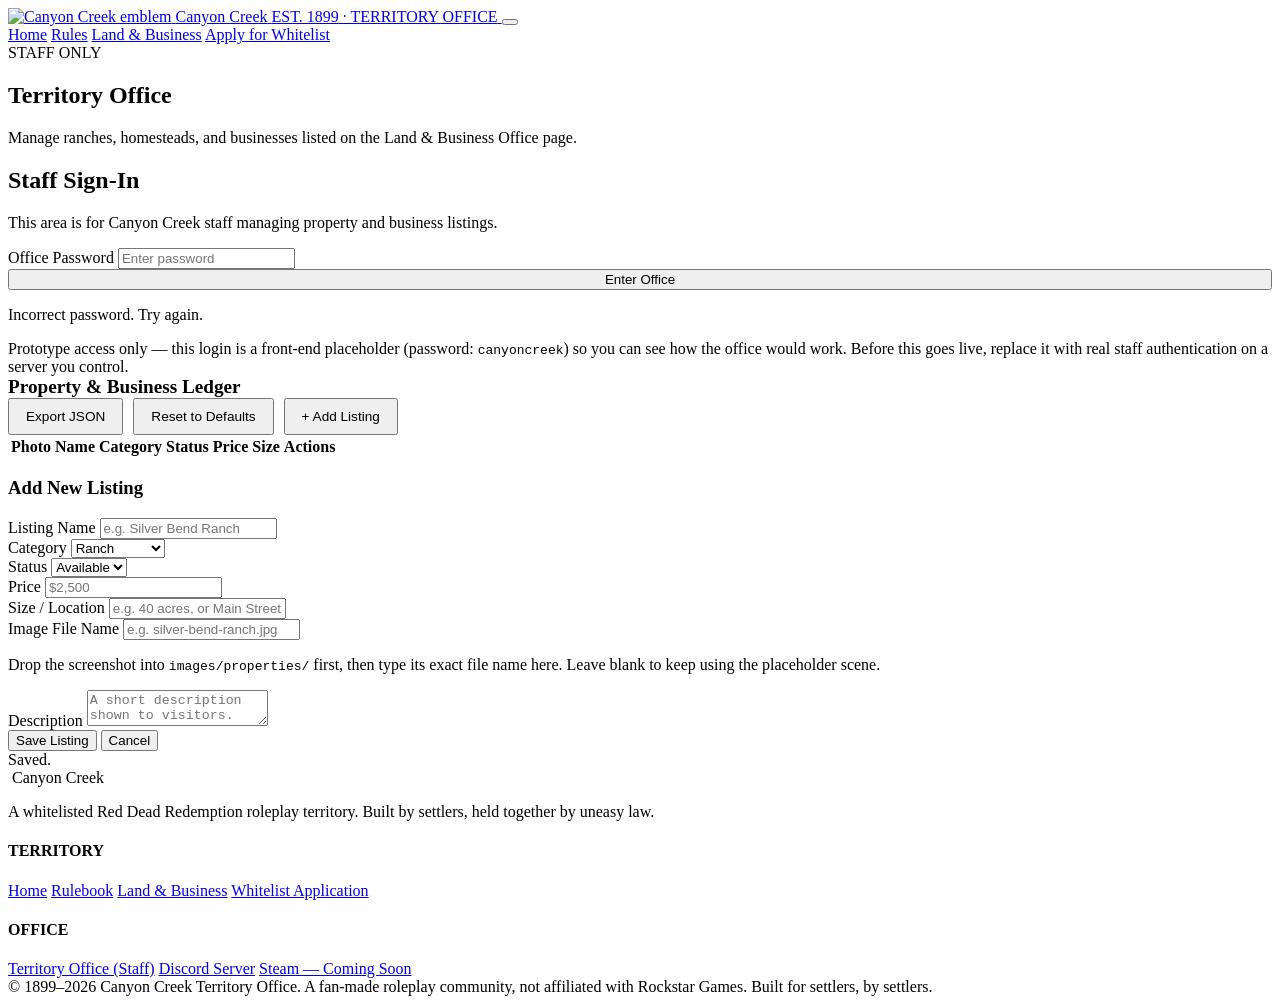
==== admin/index.html @ d3c06a64 "Update i made update that will not show .html" ====
<!DOCTYPE html>
<html lang="en">
<head>
<meta charset="UTF-8">
<meta name="viewport" content="width=device-width, initial-scale=1.0">
<title>Territory Office (Staff) — Canyon Creek</title>
<meta name="robots" content="noindex, nofollow">
<link rel="icon" href="assets/canyon-creek-logo.png">
<link rel="stylesheet" href="css/admin.css">
</head>
<body>
<div class="grain-veil"></div>

<header class="site-header">
  <div class="container nav-row">
    <a href="index.html" class="brand">
      <img src="assets/canyon-creek-logo.png" alt="Canyon Creek emblem">
      <span class="brand-text">
        <span class="big">Canyon Creek</span>
        <span class="small">EST. 1899 &middot; TERRITORY OFFICE</span>
      </span>
    </a>
    <button class="nav-burger" aria-label="Toggle navigation"><span></span><span></span><span></span></button>
    <nav class="nav-links">
      <a href="index.html" data-page="index.html">Home</a>
      <a href="rules.html" data-page="rules.html">Rules</a>
      <a href="properties.html" data-page="properties.html">Land &amp; Business</a>
      <a href="whitelist.html" data-page="whitelist.html" class="nav-cta">Apply for Whitelist</a>
    </nav>
  </div>
</header>

<section class="page-banner">
  <div class="container">
    <span class="kicker">STAFF ONLY</span>
    <h1>Territory Office</h1>
    <p>Manage ranches, homesteads, and businesses listed on the Land &amp; Business Office page.</p>
  </div>
</section>

<section class="section">
  <div class="container">

    <!-- ============ LOGIN GATE ============ -->
    <div id="adminGate" class="admin-gate">
      <h2>Staff Sign-In</h2>
      <p>This area is for Canyon Creek staff managing property and business listings.</p>
      <div class="field">
        <label for="gatePass">Office Password</label>
        <input type="password" id="gatePass" placeholder="Enter password">
      </div>
      <button class="btn btn-primary" id="gateSubmit" style="width:100%; justify-content:center;">Enter Office</button>
      <p class="gate-error" id="gateError">Incorrect password. Try again.</p>
    </div>

    <!-- ============ DASHBOARD (hidden until "logged in") ============ -->
    <div id="adminDash" class="hidden">
      <div class="admin-note">
        Prototype access only — this login is a front-end placeholder (password: <code>canyoncreek</code>) so you can see how the office would work. Before this goes live, replace it with real staff authentication on a server you control.
      </div>

      <div class="admin-toolbar">
        <div>
          <strong style="font-family:var(--font-display); font-size:1.2rem; color:var(--paper);">Property &amp; Business Ledger</strong>
        </div>
        <div style="display:flex; gap:10px; flex-wrap:wrap;">
          <button class="btn btn-ghost" id="exportBtn" style="font-size:.85rem; padding:9px 16px;">Export JSON</button>
          <button class="btn btn-ghost" id="resetBtn" style="font-size:.85rem; padding:9px 16px;">Reset to Defaults</button>
          <button class="btn btn-primary" id="addBtn" style="font-size:.85rem; padding:9px 16px;">+ Add Listing</button>
        </div>
      </div>

      <div class="admin-table-wrap">
        <table class="admin-table">
          <thead>
            <tr>
              <th>Photo</th>
              <th>Name</th>
              <th>Category</th>
              <th>Status</th>
              <th>Price</th>
              <th>Size</th>
              <th>Actions</th>
            </tr>
          </thead>
          <tbody id="adminTbody"></tbody>
        </table>
      </div>

      <!-- ============ ADD/EDIT FORM ============ -->
      <div class="admin-form-panel" id="formPanel">
        <h3 id="formTitle">Add New Listing</h3>
        <input type="hidden" id="editId">
        <div class="field">
          <label for="fName">Listing Name</label>
          <input type="text" id="fName" placeholder="e.g. Silver Bend Ranch">
        </div>
        <div class="field-row">
          <div class="field">
            <label for="fCategory">Category</label>
            <select id="fCategory">
              <option value="ranch">Ranch</option>
              <option value="farm">Farm</option>
              <option value="home">Homestead</option>
              <option value="business">Business</option>
              <option value="land">Land Parcel</option>
            </select>
          </div>
          <div class="field">
            <label for="fStatus">Status</label>
            <select id="fStatus">
              <option value="available">Available</option>
              <option value="leased">Leased</option>
              <option value="sold">Sold</option>
            </select>
          </div>
          <div class="field">
            <label for="fPrice">Price</label>
            <input type="text" id="fPrice" placeholder="$2,500">
          </div>
        </div>
        <div class="field">
          <label for="fSize">Size / Location</label>
          <input type="text" id="fSize" placeholder="e.g. 40 acres, or Main Street">
        </div>
        <div class="field">
          <label for="fImage">Image File Name</label>
          <input type="text" id="fImage" placeholder="e.g. silver-bend-ranch.jpg">
          <p class="field-hint">Drop the screenshot into <code>images/properties/</code> first, then type its exact file name here. Leave blank to keep using the placeholder scene.</p>
        </div>
        <div class="field">
          <label for="fDesc">Description</label>
          <textarea id="fDesc" placeholder="A short description shown to visitors."></textarea>
        </div>
        <div class="admin-form-actions">
          <button class="btn btn-primary" id="saveBtn" type="button">Save Listing</button>
          <button class="btn btn-ghost" id="cancelBtn" type="button">Cancel</button>
        </div>
      </div>
    </div>

  </div>
</section>

<div class="toast" id="toast">Saved.</div>

<footer class="site-footer">
  <div class="container footer-grid">
    <div>
      <div class="footer-brand">
        <img src="assets/canyon-creek-logo.png" alt="">
        <span>Canyon Creek</span>
      </div>
      <p>A whitelisted Red Dead Redemption roleplay territory. Built by settlers, held together by uneasy law.</p>
    </div>
    <div class="footer-col">
      <h4>TERRITORY</h4>
      <a href="index.html">Home</a>
      <a href="rules.html">Rulebook</a>
      <a href="properties.html">Land &amp; Business</a>
      <a href="whitelist.html">Whitelist Application</a>
    </div>
    <div class="footer-col">
      <h4>OFFICE</h4>
      <a href="admin.html">Territory Office (Staff)</a>
      <a href="#">Discord Server</a>
      <a href="#">Steam — Coming Soon</a>
    </div>
  </div>
  <div class="container footer-bottom">
    <span>© 1899–2026 Canyon Creek Territory Office. A fan-made roleplay community, not affiliated with Rockstar Games.</span>
    <span>Built for settlers, by settlers.</span>
  </div>
</footer>

<script src="data.js"></script>
<script src="script.js"></script>
<script>
(function(){
  const GATE_PASSWORD = 'canyoncreek'; // prototype only — replace with real auth

  const gate = document.getElementById('adminGate');
  const dash = document.getElementById('adminDash');
  const gateSubmit = document.getElementById('gateSubmit');
  const gatePass = document.getElementById('gatePass');
  const gateError = document.getElementById('gateError');

  gateSubmit.addEventListener('click', tryEnter);
  gatePass.addEventListener('keydown', (e) => { if(e.key === 'Enter') tryEnter(); });

  function tryEnter(){
    if(gatePass.value === GATE_PASSWORD){
      gate.classList.add('hidden');
      dash.classList.remove('hidden');
      renderTable();
    }else{
      gateError.classList.add('show');
    }
  }

  const tbody = document.getElementById('adminTbody');
  const formPanel = document.getElementById('formPanel');
  const formTitle = document.getElementById('formTitle');
  const toast = document.getElementById('toast');
  const typeLabel = CC_CATEGORY_LABEL;

  function showToast(msg){
    toast.textContent = msg;
    toast.classList.add('show');
    setTimeout(() => toast.classList.remove('show'), 2200);
  }

  function renderTable(){
    const list = ccGetProperties();
    tbody.innerHTML = '';
    list.forEach(p => {
      const tr = document.createElement('tr');
      const thumb = p.image
        ? `<img class="thumb" src="${CC_IMAGE_PATH}${encodeURIComponent(p.image)}" alt="" onerror="this.replaceWith(Object.assign(document.createElement('span'),{className:'thumb-empty',textContent:'missing'}))">`
        : `<span class="thumb-empty">none</span>`;
      tr.innerHTML = `
        <td>${thumb}</td>
        <td>${escapeHtml(p.name)}</td>
        <td>${typeLabel[p.category] || p.category}</td>
        <td><span class="badge ${p.status}">${p.status}</span></td>
        <td>${escapeHtml(p.price)}</td>
        <td>${escapeHtml(p.size)}</td>
        <td class="admin-actions">
          <button class="mini-btn" data-edit="${p.id}">Edit</button>
          <button class="mini-btn danger" data-del="${p.id}">Delete</button>
        </td>
      `;
      tbody.appendChild(tr);
    });

    tbody.querySelectorAll('[data-edit]').forEach(b => b.addEventListener('click', () => openForm(b.dataset.edit)));
    tbody.querySelectorAll('[data-del]').forEach(b => b.addEventListener('click', () => deleteListing(b.dataset.del)));
  }

  function escapeHtml(str){
    const d = document.createElement('div');
    d.textContent = str == null ? '' : str;
    return d.innerHTML;
  }

  document.getElementById('addBtn').addEventListener('click', () => openForm(null));
  document.getElementById('cancelBtn').addEventListener('click', closeForm);

  function openForm(id){
    formPanel.classList.add('open');
    document.getElementById('editId').value = id || '';
    if(id){
      const p = ccGetProperties().find(x => x.id === id);
      formTitle.textContent = 'Edit Listing';
      document.getElementById('fName').value = p.name;
      document.getElementById('fCategory').value = p.category;
      document.getElementById('fStatus').value = p.status;
      document.getElementById('fPrice').value = p.price;
      document.getElementById('fSize').value = p.size;
      document.getElementById('fDesc').value = p.desc;
      document.getElementById('fImage').value = p.image || '';
    }else{
      formTitle.textContent = 'Add New Listing';
      ['fName','fPrice','fSize','fDesc','fImage'].forEach(id => document.getElementById(id).value = '');
      document.getElementById('fCategory').value = 'ranch';
      document.getElementById('fStatus').value = 'available';
    }
    formPanel.scrollIntoView({behavior:'smooth', block:'center'});
  }

  function closeForm(){
    formPanel.classList.remove('open');
  }

  document.getElementById('saveBtn').addEventListener('click', () => {
    const name = document.getElementById('fName').value.trim();
    if(!name){ alert('Please enter a listing name.'); return; }

    const list = ccGetProperties();
    const id = document.getElementById('editId').value;
    const data = {
      name,
      category: document.getElementById('fCategory').value,
      status: document.getElementById('fStatus').value,
      price: document.getElementById('fPrice').value.trim() || '$0',
      size: document.getElementById('fSize').value.trim(),
      desc: document.getElementById('fDesc').value.trim(),
      image: document.getElementById('fImage').value.trim()
    };

    if(id){
      const idx = list.findIndex(x => x.id === id);
      if(idx > -1) list[idx] = { ...list[idx], ...data };
    }else{
      data.id = ccUid();
      list.push(data);
    }

    ccSaveProperties(list);
    renderTable();
    closeForm();
    showToast('Listing saved.');
  });

  function deleteListing(id){
    if(!confirm('Remove this listing from the Land & Business Office?')) return;
    const list = ccGetProperties().filter(x => x.id !== id);
    ccSaveProperties(list);
    renderTable();
    showToast('Listing removed.');
  }

  document.getElementById('resetBtn').addEventListener('click', () => {
    if(!confirm('Reset all listings back to the default set? This clears any edits.')) return;
    ccResetProperties();
    renderTable();
    showToast('Listings reset to defaults.');
  });

  document.getElementById('exportBtn').addEventListener('click', () => {
    const data = JSON.stringify(ccGetProperties(), null, 2);
    const blob = new Blob([data], { type: 'application/json' });
    const url = URL.createObjectURL(blob);
    const a = document.createElement('a');
    a.href = url;
    a.download = 'canyon-creek-listings.json';
    a.click();
    URL.revokeObjectURL(url);
  });
})();
</script>
</body>
</html>
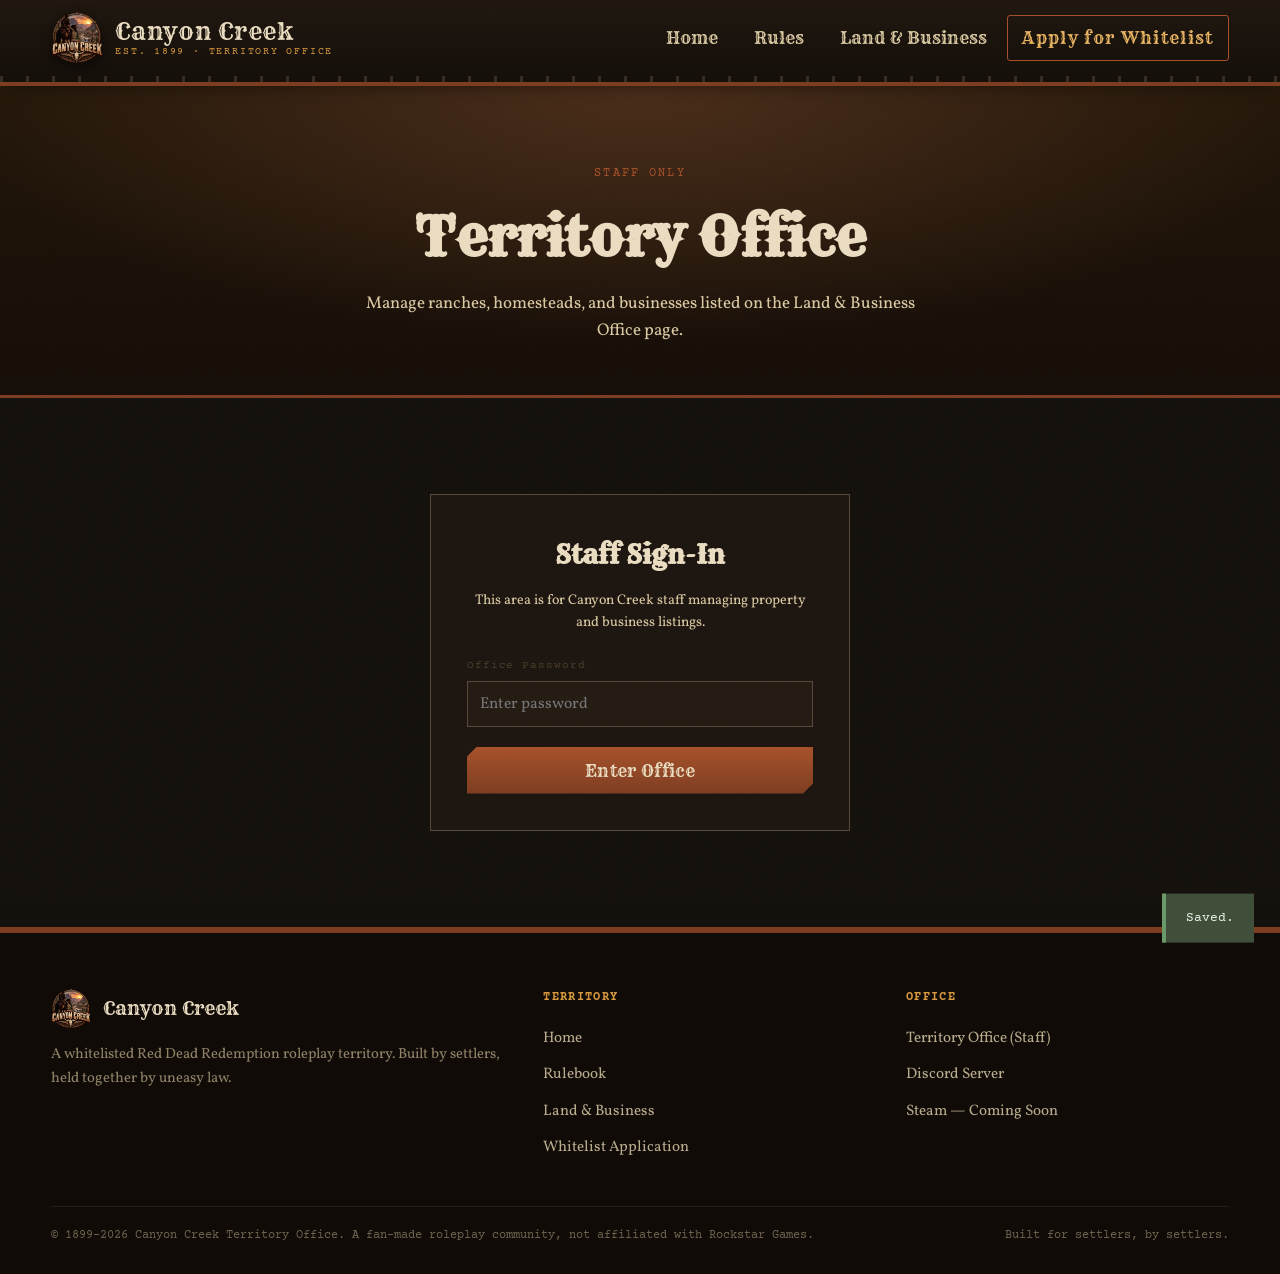
==== commit 3ceaed06: "Update fixed issues" ====
--- a/admin/index.html
+++ b/admin/index.html
@@ -5,16 +5,16 @@
 <meta name="viewport" content="width=device-width, initial-scale=1.0">
 <title>Territory Office (Staff) — Canyon Creek</title>
 <meta name="robots" content="noindex, nofollow">
-<link rel="icon" href="assets/canyon-creek-logo.png">
-<link rel="stylesheet" href="css/admin.css">
+<link rel="icon" href="/assets/canyon-creek-logo.png">
+<link rel="stylesheet" href="/css/admin.css">
 </head>
 <body>
 <div class="grain-veil"></div>
 
 <header class="site-header">
   <div class="container nav-row">
-    <a href="index.html" class="brand">
-      <img src="assets/canyon-creek-logo.png" alt="Canyon Creek emblem">
+    <a href="/" class="brand">
+      <img src="/assets/canyon-creek-logo.png" alt="Canyon Creek emblem">
       <span class="brand-text">
         <span class="big">Canyon Creek</span>
         <span class="small">EST. 1899 &middot; TERRITORY OFFICE</span>
@@ -22,10 +22,10 @@
     </a>
     <button class="nav-burger" aria-label="Toggle navigation"><span></span><span></span><span></span></button>
     <nav class="nav-links">
-      <a href="index.html" data-page="index.html">Home</a>
-      <a href="rules.html" data-page="rules.html">Rules</a>
-      <a href="properties.html" data-page="properties.html">Land &amp; Business</a>
-      <a href="whitelist.html" data-page="whitelist.html" class="nav-cta">Apply for Whitelist</a>
+      <a href="/" data-page="/">Home</a>
+      <a href="/rules/" data-page="/rules/">Rules</a>
+      <a href="/properties/" data-page="/properties/">Land &amp; Business</a>
+      <a href="/whitelist/" data-page="/whitelist/" class="nav-cta">Apply for Whitelist</a>
     </nav>
   </div>
 </header>
@@ -148,21 +148,21 @@
   <div class="container footer-grid">
     <div>
       <div class="footer-brand">
-        <img src="assets/canyon-creek-logo.png" alt="">
+        <img src="/assets/canyon-creek-logo.png" alt="">
         <span>Canyon Creek</span>
       </div>
       <p>A whitelisted Red Dead Redemption roleplay territory. Built by settlers, held together by uneasy law.</p>
     </div>
     <div class="footer-col">
       <h4>TERRITORY</h4>
-      <a href="index.html">Home</a>
-      <a href="rules.html">Rulebook</a>
-      <a href="properties.html">Land &amp; Business</a>
-      <a href="whitelist.html">Whitelist Application</a>
+      <a href="/">Home</a>
+      <a href="/rules/">Rulebook</a>
+      <a href="/properties/">Land &amp; Business</a>
+      <a href="/whitelist/">Whitelist Application</a>
     </div>
     <div class="footer-col">
       <h4>OFFICE</h4>
-      <a href="admin.html">Territory Office (Staff)</a>
+      <a href="/admin/">Territory Office (Staff)</a>
       <a href="#">Discord Server</a>
       <a href="#">Steam — Coming Soon</a>
     </div>
@@ -173,8 +173,8 @@
   </div>
 </footer>
 
-<script src="data.js"></script>
-<script src="script.js"></script>
+<script src="/data.js"></script>
+<script src="/script.js"></script>
 <script>
 (function(){
   const GATE_PASSWORD = 'canyoncreek'; // prototype only — replace with real auth
--- a/css/admin.css
+++ b/css/admin.css
@@ -0,0 +1,1109 @@
+/* ==========================================================================
+   CANYON CREEK — frontier ledger design system
+   ========================================================================== */
+
+@import url('https://fonts.googleapis.com/css2?family=Rye&family=Vollkorn:ital,wght@0,400;0,500;0,600;0,700;1,400&family=Courier+Prime:wght@400;700&display=swap');
+
+:root{
+  /* palette — pulled from the canyon-at-dusk emblem */
+  --void:        #14100c;   /* deep dusk backdrop */
+  --panel:       #1d1610;   /* dark wood panel */
+  --panel-2:     #241b13;   /* lighter wood panel */
+  --paper:       #e9dcc0;   /* aged parchment */
+  --paper-dim:   #d8c8a2;   /* shaded parchment */
+  --paper-line:  #b9a476;   /* rule lines on paper */
+  --ink:         #2a2016;   /* text on paper */
+  --ink-soft:    #4a3c2b;
+  --leather:     #3a2a1c;
+  --rust:        #a6512a;   /* copper / rivet / accent */
+  --rust-dim:    #7c3d21;
+  --gold:        #d99a3f;   /* sunset gold */
+  --gold-bright: #e9b563;
+  --pine:        #3f4f3a;   /* deep pine, used sparingly */
+  --iron:        #58493a;   /* rivet metal */
+  --shadow:      rgba(10,6,2,.55);
+  --paper-shadow: 0 14px 30px -12px rgba(10,6,2,.55);
+
+  --font-display: 'Rye', serif;
+  --font-body: 'Vollkorn', Georgia, serif;
+  --font-stamp: 'Courier Prime', monospace;
+
+  --radius: 3px;
+  --edge: 18px; /* torn/notched deed-panel corner size */
+}
+
+*, *::before, *::after{ box-sizing: border-box; }
+html{ scroll-behavior: smooth; }
+
+body{
+  margin: 0;
+  background: var(--void);
+  color: var(--paper);
+  font-family: var(--font-body);
+  font-size: 17px;
+  line-height: 1.6;
+  -webkit-font-smoothing: antialiased;
+}
+
+@media (prefers-reduced-motion: reduce){
+  *, *::before, *::after{ animation-duration: 0.001ms !important; animation-iteration-count: 1 !important; transition-duration: 0.001ms !important; scroll-behavior: auto !important; }
+}
+
+img{ max-width: 100%; display: block; }
+a{ color: inherit; text-decoration: none; }
+
+::selection{ background: var(--rust); color: var(--paper); }
+
+:focus-visible{
+  outline: 2px solid var(--gold-bright);
+  outline-offset: 3px;
+}
+
+.container{
+  width: min(1180px, 92%);
+  margin-inline: auto;
+}
+
+/* --------------------------------------------------------------------
+   background texture: canyon dusk, always sitting behind the page
+   -------------------------------------------------------------------- */
+.grain-veil{
+  position: fixed;
+  inset: 0;
+  pointer-events: none;
+  z-index: 2;
+  opacity: .05;
+  mix-blend-mode: overlay;
+  background-image: url("data:image/svg+xml,%3Csvg xmlns='http://www.w3.org/2000/svg' width='140' height='140'%3E%3Cfilter id='n'%3E%3CfeTurbulence type='fractalNoise' baseFrequency='0.9' numOctaves='2' stitchTiles='stitch'/%3E%3C/filter%3E%3Crect width='100%25' height='100%25' filter='url(%23n)'/%3E%3C/svg%3E");
+}
+
+/* ==========================================================================
+   HEADER / SIGNPOST NAV
+   ========================================================================== */
+.site-header{
+  position: sticky;
+  top: 0;
+  z-index: 50;
+  background: linear-gradient(180deg, #201810, #150f0a);
+  border-bottom: 4px solid var(--rust-dim);
+  box-shadow: 0 8px 20px -12px rgba(0,0,0,.7);
+}
+.site-header::after{
+  content:"";
+  display:block;
+  height: 6px;
+  background: repeating-linear-gradient(90deg, var(--iron) 0 3px, transparent 3px 26px);
+  opacity:.5;
+}
+.nav-row{
+  display:flex;
+  align-items:center;
+  justify-content: space-between;
+  padding: 12px 0;
+  gap: 20px;
+}
+.brand{
+  display:flex;
+  align-items:center;
+  gap: 12px;
+}
+.brand img{
+  width: 52px;
+  height: 52px;
+  object-fit: contain;
+  filter: drop-shadow(0 3px 6px rgba(0,0,0,.6));
+}
+.brand-text{
+  display:flex;
+  flex-direction: column;
+  line-height: 1;
+}
+.brand-text .big{
+  font-family: var(--font-display);
+  font-size: 1.5rem;
+  color: var(--paper);
+  letter-spacing: .03em;
+}
+.brand-text .small{
+  font-family: var(--font-stamp);
+  font-size: .62rem;
+  color: var(--gold);
+  letter-spacing: .18em;
+  margin-top: 4px;
+}
+.nav-links{
+  display:flex;
+  align-items:center;
+  gap: 4px;
+}
+.nav-links a{
+  font-family: var(--font-display);
+  font-size: 1.05rem;
+  color: var(--paper-dim);
+  padding: 8px 16px;
+  border-radius: var(--radius);
+  transition: color .2s ease, background .2s ease;
+  position: relative;
+}
+.nav-links a:hover{ color: var(--gold-bright); }
+.nav-links a.active{ color: var(--gold-bright); }
+.nav-links a.active::after{
+  content:"";
+  position:absolute;
+  left: 16px; right: 16px; bottom: 2px;
+  height: 2px;
+  background: var(--rust);
+}
+.nav-cta{
+  font-family: var(--font-stamp);
+  font-size: .72rem;
+  letter-spacing: .08em;
+  border: 1px solid var(--rust);
+  color: var(--gold-bright) !important;
+  padding: 9px 14px !important;
+}
+.nav-cta:hover{ background: var(--rust); color: var(--paper) !important; }
+
+.nav-burger{
+  display:none;
+  flex-direction: column;
+  gap: 5px;
+  background:none;
+  border:none;
+  cursor:pointer;
+  padding: 6px;
+}
+.nav-burger span{ width: 26px; height: 2px; background: var(--paper); display:block; }
+
+@media (max-width: 860px){
+  .nav-burger{ display:flex; }
+  .nav-links{
+    position: absolute;
+    top: 100%; left:0; right:0;
+    background: var(--panel);
+    flex-direction: column;
+    align-items: stretch;
+    padding: 8px 5%;
+    border-bottom: 4px solid var(--rust-dim);
+    display: none;
+  }
+  .nav-links.open{ display:flex; }
+  .nav-links a{ padding: 12px 8px; border-bottom: 1px solid rgba(255,255,255,.06); }
+  .nav-cta{ margin-top:8px; text-align:center; }
+}
+
+/* ==========================================================================
+   BUTTONS — branded leather tags, notched corners (no rounded SaaS pills)
+   ========================================================================== */
+.btn{
+  display:inline-flex;
+  align-items:center;
+  gap:8px;
+  font-family: var(--font-display);
+  font-size: 1.05rem;
+  letter-spacing: .02em;
+  padding: 13px 26px;
+  border: none;
+  cursor: pointer;
+  clip-path: polygon(10px 0, 100% 0, 100% calc(100% - 10px), calc(100% - 10px) 100%, 0 100%, 0 10px);
+  transition: transform .15s ease, box-shadow .15s ease, background .2s ease;
+}
+.btn-primary{
+  background: linear-gradient(180deg, var(--rust) 0%, var(--rust-dim) 100%);
+  color: var(--paper);
+  box-shadow: 0 6px 0 0 #4a2312, 0 10px 18px -8px rgba(0,0,0,.6);
+}
+.btn-primary:hover{ transform: translateY(-2px); }
+.btn-primary:active{ transform: translateY(1px); box-shadow: 0 3px 0 0 #4a2312; }
+
+.btn-ghost{
+  background: transparent;
+  color: var(--paper);
+  border: 1px solid var(--paper-line);
+}
+.btn-ghost:hover{ border-color: var(--gold-bright); color: var(--gold-bright); }
+
+.btn-disabled{
+  background: #33291c;
+  color: #8a7a5f;
+  cursor: not-allowed;
+  box-shadow: none;
+  border: 1px dashed #5a4c36;
+}
+.btn[disabled]{ pointer-events: none; }
+
+/* ==========================================================================
+   HERO
+   ========================================================================== */
+.hero{
+  position: relative;
+  min-height: 92vh;
+  display:flex;
+  align-items:center;
+  overflow: hidden;
+  background:
+    radial-gradient(120% 70% at 50% 8%, #6b3a22 0%, transparent 55%),
+    linear-gradient(180deg, #3a2418 0%, #211308 34%, #150d09 68%, #0d0906 100%);
+}
+.hero-sun{
+  position:absolute;
+  left:50%; top: 16%;
+  width: 220px; height: 220px;
+  transform: translateX(-50%);
+  border-radius: 50%;
+  background: radial-gradient(circle, #ffdf9b 0%, #f0a94c 42%, rgba(240,169,76,0) 72%);
+  filter: blur(1px);
+  opacity: .9;
+}
+.hero-ridges{
+  position:absolute;
+  left:0; right:0; bottom:0;
+  width:100%;
+  z-index: 1;
+}
+.hero-ridges svg{ width:100%; height:auto; display:block; }
+
+.hero-dust{ position:absolute; inset:0; z-index:2; pointer-events:none; }
+.hero-dust span{
+  position:absolute;
+  bottom: -10px;
+  width: 3px; height: 3px;
+  background: var(--gold-bright);
+  border-radius: 50%;
+  opacity: 0;
+  animation: drift 12s linear infinite;
+}
+@keyframes drift{
+  0%{ transform: translateY(0) translateX(0); opacity:0; }
+  10%{ opacity:.55; }
+  90%{ opacity:.35; }
+  100%{ transform: translateY(-95vh) translateX(30px); opacity:0; }
+}
+
+.hero-inner{
+  position: relative;
+  z-index: 3;
+  width: min(880px, 92%);
+  margin-inline: auto;
+  text-align: center;
+}
+.hero-emblem{
+  width: 168px;
+  margin: 0 auto 18px;
+  filter: drop-shadow(0 10px 22px rgba(0,0,0,.7));
+}
+.hero-inner h1{
+  font-family: var(--font-display);
+  font-size: clamp(2.6rem, 7vw, 5rem);
+  color: var(--paper);
+  margin: 0 0 6px;
+  text-shadow: 0 4px 0 rgba(0,0,0,.4);
+  letter-spacing: .01em;
+}
+.hero-tagline{
+  font-family: var(--font-body);
+  font-style: italic;
+  font-size: 1.15rem;
+  color: var(--paper-dim);
+  max-width: 46ch;
+  margin: 0 auto 30px;
+}
+.hero-actions{
+  display:flex;
+  gap: 16px;
+  justify-content: center;
+  flex-wrap: wrap;
+}
+
+/* ledger stat strip beneath hero */
+.ledger-strip{
+  background: var(--panel);
+  border-top: 3px solid var(--rust-dim);
+  border-bottom: 3px solid var(--rust-dim);
+}
+.ledger-strip .container{
+  display:grid;
+  grid-template-columns: repeat(4, 1fr);
+}
+.ledger-item{
+  text-align:center;
+  padding: 22px 10px;
+  border-left: 1px solid rgba(255,255,255,.08);
+}
+.ledger-item:first-child{ border-left:none; }
+.ledger-item .num{
+  font-family: var(--font-stamp);
+  font-weight:700;
+  font-size: 1.5rem;
+  color: var(--gold-bright);
+  display:block;
+}
+.ledger-item .label{
+  font-family: var(--font-stamp);
+  font-size: .68rem;
+  letter-spacing: .1em;
+  color: var(--paper-dim);
+}
+@media (max-width: 700px){
+  .ledger-strip .container{ grid-template-columns: repeat(2,1fr); }
+  .ledger-item:nth-child(3){ border-left:none; }
+}
+
+/* ==========================================================================
+   SECTION SCAFFOLDING
+   ========================================================================== */
+section{ position: relative; }
+.section{ padding: 96px 0; }
+.section-tight{ padding: 64px 0; }
+.section-head{
+  max-width: 62ch;
+  margin-bottom: 46px;
+}
+.section-head .kicker{
+  font-family: var(--font-stamp);
+  font-size: .74rem;
+  letter-spacing: .16em;
+  color: var(--rust);
+  display:inline-block;
+  margin-bottom: 10px;
+}
+.section-head h2{
+  font-family: var(--font-display);
+  font-size: clamp(1.9rem, 3.6vw, 2.6rem);
+  color: var(--paper);
+  margin: 0 0 12px;
+}
+.section-head p{ color: var(--paper-dim); margin:0; }
+
+.on-paper{
+  background: var(--paper);
+  color: var(--ink);
+}
+.on-paper .section-head h2{ color: var(--ink); }
+.on-paper .section-head p{ color: var(--ink-soft); }
+
+/* ==========================================================================
+   DEED PANELS — route cards with notched paper edges + corner rivets
+   ========================================================================== */
+.deed-grid{
+  display:grid;
+  grid-template-columns: repeat(3, 1fr);
+  gap: 26px;
+}
+@media (max-width: 900px){ .deed-grid{ grid-template-columns: 1fr; } }
+
+.deed{
+  position: relative;
+  background: linear-gradient(180deg, #f2e6c8, #e3d3a8);
+  color: var(--ink);
+  padding: 32px 28px 30px;
+  clip-path: polygon(0 0, calc(100% - var(--edge)) 0, 100% var(--edge), 100% 100%, var(--edge) 100%, 0 calc(100% - var(--edge)));
+  box-shadow: var(--paper-shadow);
+  transition: transform .2s ease;
+}
+.deed:hover{ transform: translateY(-6px); }
+.deed .rivet{
+  position:absolute;
+  width:9px; height:9px;
+  border-radius:50%;
+  background: radial-gradient(circle at 35% 30%, #cfc4a4, var(--iron) 70%);
+  box-shadow: 0 1px 2px rgba(0,0,0,.5);
+}
+.deed .rivet.tl{ top:12px; left:12px; }
+.deed .rivet.bl{ bottom:12px; left:12px; }
+.deed .icon{
+  font-family: var(--font-display);
+  font-size: 2rem;
+  color: var(--rust-dim);
+  margin-bottom: 10px;
+}
+.deed h3{
+  font-family: var(--font-display);
+  font-size: 1.5rem;
+  margin: 0 0 10px;
+  color: var(--leather);
+}
+.deed p{ margin: 0 0 20px; color: var(--ink-soft); font-size: .97rem; }
+.deed .deed-link{
+  font-family: var(--font-stamp);
+  font-size: .78rem;
+  letter-spacing: .07em;
+  color: var(--rust-dim);
+  border-bottom: 1px solid var(--rust-dim);
+  padding-bottom: 2px;
+}
+
+/* ==========================================================================
+   ABOUT SPLIT
+   ========================================================================== */
+.about-split{
+  display:grid;
+  grid-template-columns: 1.05fr .95fr;
+  gap: 64px;
+  align-items:center;
+}
+@media (max-width: 880px){ .about-split{ grid-template-columns: 1fr; } }
+.about-split h2{
+  font-family: var(--font-display);
+  font-size: clamp(1.9rem, 3.4vw, 2.5rem);
+  margin: 0 0 18px;
+}
+.about-split p{ color: var(--paper-dim); margin: 0 0 16px; }
+.about-split .signoff{
+  font-family: var(--font-body);
+  font-style: italic;
+  color: var(--gold-bright);
+  margin-top: 22px;
+}
+.frame-block{
+  border: 2px solid var(--rust-dim);
+  padding: 30px;
+  background: linear-gradient(160deg, #241a10, #1a130c);
+  position: relative;
+}
+.frame-block::before, .frame-block::after{
+  content:"";
+  position:absolute;
+  width:14px; height:14px;
+  border: 2px solid var(--gold);
+}
+.frame-block::before{ top:-2px; left:-2px; border-right:none; border-bottom:none; }
+.frame-block::after{ bottom:-2px; right:-2px; border-left:none; border-top:none; }
+.frame-block .stat-line{
+  display:flex;
+  justify-content: space-between;
+  padding: 12px 0;
+  border-bottom: 1px dashed rgba(255,255,255,.15);
+  font-family: var(--font-stamp);
+  font-size: .84rem;
+}
+.frame-block .stat-line:last-child{ border-bottom:none; }
+.frame-block .stat-line span:last-child{ color: var(--gold-bright); }
+
+/* ==========================================================================
+   DOSSIER / COMING SOON — locked character-sheet ledger
+   ========================================================================== */
+.dossier{
+  position: relative;
+  background: linear-gradient(180deg, #251c13, #171008);
+  border: 1px solid var(--iron);
+  padding: 40px;
+  overflow: hidden;
+}
+.dossier-stamp{
+  position:absolute;
+  top: 26px; right: 34px;
+  border: 3px solid var(--rust);
+  color: var(--rust);
+  font-family: var(--font-stamp);
+  font-weight:700;
+  font-size: .8rem;
+  letter-spacing: .12em;
+  padding: 8px 14px;
+  transform: rotate(9deg);
+  opacity: .85;
+}
+.dossier-grid{
+  display:grid;
+  grid-template-columns: repeat(4, 1fr);
+  gap: 18px;
+  margin-top: 24px;
+}
+@media (max-width: 880px){ .dossier-grid{ grid-template-columns: repeat(2,1fr); } }
+.dossier-field{
+  border: 1px solid rgba(255,255,255,.12);
+  padding: 18px 16px;
+  background: rgba(0,0,0,.18);
+}
+.dossier-field .flabel{
+  font-family: var(--font-stamp);
+  font-size: .66rem;
+  letter-spacing: .12em;
+  color: var(--gold);
+  margin-bottom: 8px;
+  display:block;
+}
+.dossier-field .fval{
+  font-family: var(--font-display);
+  font-size: 1.15rem;
+  color: var(--paper-dim);
+  filter: blur(3px);
+  user-select:none;
+}
+.dossier-note{
+  margin-top: 24px;
+  font-size: .92rem;
+  color: var(--paper-dim);
+  max-width: 60ch;
+}
+
+/* ==========================================================================
+   FOOTER
+   ========================================================================== */
+.site-footer{
+  background: #100b07;
+  border-top: 6px solid var(--rust-dim);
+  padding: 56px 0 28px;
+}
+.footer-grid{
+  display:grid;
+  grid-template-columns: 1.4fr 1fr 1fr;
+  gap: 40px;
+}
+@media (max-width: 760px){ .footer-grid{ grid-template-columns: 1fr; gap: 30px; } }
+.footer-brand{ display:flex; gap:12px; align-items:center; margin-bottom: 14px; }
+.footer-brand img{ width:40px; }
+.footer-brand span{ font-family: var(--font-display); font-size: 1.2rem; }
+.footer-grid p{ color: #8f8267; font-size: .92rem; }
+.footer-col h4{
+  font-family: var(--font-stamp);
+  font-size: .72rem;
+  letter-spacing: .12em;
+  color: var(--gold);
+  margin: 0 0 14px;
+}
+.footer-col a{
+  display:block;
+  color: #b9ac8e;
+  padding: 6px 0;
+  font-size: .95rem;
+  transition: color .15s;
+}
+.footer-col a:hover{ color: var(--gold-bright); }
+.footer-social{ display:flex; gap:12px; margin-top: 6px; }
+.footer-social a{
+  width:36px; height:36px;
+  display:flex; align-items:center; justify-content:center;
+  border: 1px solid var(--iron);
+  color: var(--paper-dim);
+}
+.footer-social a:hover{ border-color: var(--gold); color: var(--gold-bright); }
+.footer-bottom{
+  margin-top: 40px;
+  padding-top: 20px;
+  border-top: 1px solid rgba(255,255,255,.08);
+  display:flex;
+  justify-content: space-between;
+  flex-wrap: wrap;
+  gap: 10px;
+  font-family: var(--font-stamp);
+  font-size: .74rem;
+  color: #6f6450;
+}
+
+/* ==========================================================================
+   PAGE HEADER (interior pages)
+   ========================================================================== */
+.page-banner{
+  padding: 72px 0 50px;
+  text-align:center;
+  background:
+    radial-gradient(90% 140% at 50% 0%, #4a2d1a 0%, transparent 60%),
+    linear-gradient(180deg, #221609, #150d07);
+  border-bottom: 3px solid var(--rust-dim);
+}
+.page-banner .kicker{
+  font-family: var(--font-stamp);
+  font-size: .75rem;
+  letter-spacing: .18em;
+  color: var(--rust);
+}
+.page-banner h1{
+  font-family: var(--font-display);
+  font-size: clamp(2.2rem, 5vw, 3.4rem);
+  margin: 8px 0 10px;
+}
+.page-banner p{ color: var(--paper-dim); max-width: 56ch; margin: 0 auto; }
+
+/* ==========================================================================
+   RULES PAGE
+   ========================================================================== */
+.rules-layout{
+  display:grid;
+  grid-template-columns: 260px 1fr;
+  gap: 50px;
+  align-items:start;
+}
+@media (max-width: 880px){ .rules-layout{ grid-template-columns: 1fr; } }
+
+.rules-toc{
+  position: sticky;
+  top: 96px;
+  background: var(--panel);
+  border: 1px solid var(--iron);
+  padding: 22px;
+}
+.rules-toc h4{
+  font-family: var(--font-stamp);
+  font-size: .68rem;
+  letter-spacing: .12em;
+  color: var(--gold);
+  margin: 0 0 14px;
+}
+.rules-toc a{
+  display:block;
+  padding: 8px 0;
+  font-size: .92rem;
+  color: var(--paper-dim);
+  border-bottom: 1px dashed rgba(255,255,255,.1);
+}
+.rules-toc a:hover{ color: var(--gold-bright); }
+.rules-toc a:last-child{ border-bottom:none; }
+
+.rule-article{
+  background: var(--paper);
+  color: var(--ink);
+  padding: 34px 36px;
+  margin-bottom: 26px;
+  box-shadow: var(--paper-shadow);
+  scroll-margin-top: 100px;
+}
+.rule-article .art-num{
+  font-family: var(--font-stamp);
+  font-size: .75rem;
+  letter-spacing: .12em;
+  color: var(--rust-dim);
+}
+.rule-article h3{
+  font-family: var(--font-display);
+  font-size: 1.55rem;
+  margin: 6px 0 16px;
+  color: var(--leather);
+}
+.rule-article ol, .rule-article ul{
+  margin: 0;
+  padding-left: 22px;
+}
+.rule-article li{
+  margin-bottom: 10px;
+  color: var(--ink-soft);
+}
+.rule-article li strong{ color: var(--ink); }
+
+.rules-notice{
+  border-left: 4px solid var(--rust);
+  background: rgba(166,81,42,.08);
+  padding: 14px 18px;
+  margin-top: 40px;
+  font-size: .92rem;
+  color: var(--paper-dim);
+}
+
+/* ==========================================================================
+   WHITELIST PAGE
+   ========================================================================== */
+.steps-rail{
+  display:grid;
+  grid-template-columns: repeat(5, 1fr);
+  gap: 18px;
+  counter-reset: step;
+}
+@media (max-width: 900px){ .steps-rail{ grid-template-columns: repeat(2,1fr); } }
+@media (max-width: 560px){ .steps-rail{ grid-template-columns: 1fr; } }
+.step{
+  border: 1px solid var(--iron);
+  background: var(--panel);
+  padding: 22px 18px;
+  position: relative;
+}
+.step .step-num{
+  font-family: var(--font-display);
+  font-size: 1.8rem;
+  color: var(--rust);
+  display:block;
+  margin-bottom: 8px;
+}
+.step h4{ margin: 0 0 8px; font-family: var(--font-display); font-size: 1.05rem; color: var(--paper); }
+.step p{ margin:0; font-size: .86rem; color: var(--paper-dim); }
+.step.locked{ opacity:.6; border-style: dashed; }
+.step .tag{
+  display:inline-block;
+  margin-top:10px;
+  font-family: var(--font-stamp);
+  font-size: .62rem;
+  letter-spacing:.1em;
+  color: var(--gold);
+  border: 1px solid var(--gold);
+  padding: 3px 8px;
+}
+
+.apply-wrap{
+  display:grid;
+  grid-template-columns: 1fr 1fr;
+  gap: 50px;
+  align-items:start;
+}
+@media (max-width: 900px){ .apply-wrap{ grid-template-columns: 1fr; } }
+
+.paper-form{
+  background: var(--paper);
+  color: var(--ink);
+  padding: 36px;
+  box-shadow: var(--paper-shadow);
+}
+.paper-form h3{ font-family: var(--font-display); font-size: 1.5rem; margin: 0 0 6px; color: var(--leather); }
+.paper-form > p{ color: var(--ink-soft); margin: 0 0 24px; font-size: .93rem; }
+
+.field{ margin-bottom: 20px; }
+.field label{
+  display:block;
+  font-family: var(--font-stamp);
+  font-size: .7rem;
+  letter-spacing: .08em;
+  color: var(--ink-soft);
+  margin-bottom: 6px;
+}
+.field input, .field select, .field textarea{
+  width:100%;
+  padding: 11px 12px;
+  font-family: var(--font-body);
+  font-size: .98rem;
+  background: #fdf9ef;
+  border: 1px solid var(--paper-line);
+  color: var(--ink);
+}
+.field textarea{ min-height: 110px; resize: vertical; }
+.field-hint{
+  margin: 6px 0 0;
+  font-family: var(--font-stamp);
+  font-size: .7rem;
+  color: var(--ink-soft);
+  letter-spacing: .02em;
+}
+.admin-form-panel .field-hint{ color: var(--paper-dim); }
+.admin-form-panel .field-hint code{ color: var(--gold-bright); }
+.field input:focus, .field textarea:focus, .field select:focus{ border-color: var(--rust); }
+.field-row{ display:grid; grid-template-columns: 1fr 1fr; gap: 16px; }
+@media (max-width: 520px){ .field-row{ grid-template-columns: 1fr; } }
+
+.check-field{ display:flex; align-items:flex-start; gap:10px; }
+.check-field input{ width:auto; margin-top:4px; }
+.check-field label{ font-family: var(--font-body); font-size: .88rem; color: var(--ink-soft); text-transform:none; letter-spacing:0; }
+
+.form-msg{
+  display:none;
+  margin-top: 18px;
+  padding: 16px 18px;
+  border: 2px solid var(--pine);
+  color: var(--pine);
+  font-family: var(--font-stamp);
+  font-size: .85rem;
+}
+.form-msg.show{ display:block; }
+
+.steam-box{
+  border: 1px dashed var(--iron);
+  padding: 22px;
+  margin-top: 24px;
+  display:flex;
+  align-items:center;
+  gap: 16px;
+}
+.steam-box svg{ flex-shrink:0; color: var(--paper-dim); }
+.steam-box .t{ font-family: var(--font-display); font-size: 1rem; color: var(--paper); margin-bottom:3px; }
+.steam-box .d{ font-size: .84rem; color: var(--paper-dim); margin:0; }
+
+/* ==========================================================================
+   PROPERTIES / REAL-ESTATE PAGE
+   ========================================================================== */
+.filter-bar{
+  display:flex;
+  flex-wrap:wrap;
+  gap: 10px;
+  margin-bottom: 34px;
+}
+.filter-btn{
+  font-family: var(--font-stamp);
+  font-size: .72rem;
+  letter-spacing: .08em;
+  padding: 10px 16px;
+  background: var(--panel);
+  border: 1px solid var(--iron);
+  color: var(--paper-dim);
+  cursor:pointer;
+}
+.filter-btn:hover{ color: var(--gold-bright); }
+.filter-btn.active{ background: var(--rust); border-color: var(--rust); color: var(--paper); }
+
+.property-grid{
+  display:grid;
+  grid-template-columns: repeat(3, 1fr);
+  gap: 26px;
+}
+@media (max-width: 980px){ .property-grid{ grid-template-columns: repeat(2,1fr); } }
+@media (max-width: 640px){ .property-grid{ grid-template-columns: 1fr; } }
+
+.property-card{
+  background: var(--panel);
+  border: 1px solid var(--iron);
+  overflow:hidden;
+  display:flex;
+  flex-direction:column;
+}
+.property-scene{
+  height: 150px;
+  position: relative;
+  overflow:hidden;
+}
+.property-scene::after{
+  content:"";
+  position:absolute; inset:0;
+  background: linear-gradient(180deg, rgba(0,0,0,0) 40%, rgba(0,0,0,.55));
+}
+.scene-ranch{ background: linear-gradient(180deg,#5a7247,#33452c 55%,#22301d); }
+.scene-farm{ background: linear-gradient(180deg,#8d7c3f,#584c24 55%,#332c17); }
+.scene-home{ background: linear-gradient(180deg,#6a4a2f,#3c2a1b 55%,#241a10); }
+.scene-business{ background: linear-gradient(180deg,#7a5231,#4a3018 55%,#2b1c0e); }
+.scene-land{ background: linear-gradient(180deg,#9c8563,#5f4c35 55%,#382c1f); }
+
+.property-scene img{
+  width:100%;
+  height:100%;
+  object-fit: cover;
+  display:block;
+  position: relative;
+  z-index: 0;
+}
+.property-status{
+  position:absolute; top:10px; left:10px; z-index:2;
+  font-family: var(--font-stamp);
+  font-size: .62rem;
+  letter-spacing: .1em;
+  padding: 5px 9px;
+  background: rgba(20,16,12,.85);
+  border: 1px solid var(--gold);
+  color: var(--gold-bright);
+  text-transform: uppercase;
+}
+.property-status.sold{ border-color:#8a5a5a; color:#d69a9a; }
+.property-status.leased{ border-color:#7a9a7a; color:#b6d6b6; }
+.property-body{ padding: 20px; flex:1; display:flex; flex-direction:column; }
+.property-body .ptype{
+  font-family: var(--font-stamp);
+  font-size: .64rem;
+  letter-spacing: .12em;
+  color: var(--rust);
+  margin-bottom: 6px;
+}
+.property-body h3{
+  font-family: var(--font-display);
+  font-size: 1.28rem;
+  margin: 0 0 8px;
+  color: var(--paper);
+}
+.property-body p.desc{ color: var(--paper-dim); font-size: .88rem; margin: 0 0 16px; flex:1; }
+.property-meta{
+  display:flex;
+  justify-content: space-between;
+  align-items:center;
+  border-top: 1px dashed rgba(255,255,255,.14);
+  padding-top: 14px;
+}
+.property-meta .price{
+  font-family: var(--font-stamp);
+  font-weight:700;
+  color: var(--gold-bright);
+}
+.property-meta .size{ font-size: .8rem; color: var(--paper-dim); }
+
+.empty-note{
+  text-align:center;
+  padding: 50px 20px;
+  color: var(--paper-dim);
+  font-family: var(--font-stamp);
+  font-size: .85rem;
+  display:none;
+}
+
+/* modal */
+.deed-modal{
+  position: fixed;
+  inset:0;
+  background: rgba(8,5,3,.78);
+  display:none;
+  align-items:center;
+  justify-content:center;
+  z-index: 200;
+  padding: 24px;
+}
+.deed-modal.open{ display:flex; }
+.deed-modal-inner{
+  background: var(--paper);
+  color: var(--ink);
+  max-width: 480px;
+  width:100%;
+  padding: 34px;
+  position:relative;
+  box-shadow: 0 30px 60px -20px rgba(0,0,0,.7);
+}
+.deed-modal-close{
+  position:absolute; top:14px; right:16px;
+  background:none; border:none; font-size:1.4rem; cursor:pointer; color: var(--ink-soft);
+  font-family: var(--font-body);
+}
+.deed-modal-photo{
+  display:none;
+  margin: -34px -34px 22px;
+  height: 220px;
+  overflow:hidden;
+  background: var(--panel);
+}
+.deed-modal-photo img{ width:100%; height:100%; object-fit:cover; display:block; }
+.deed-modal-inner .ptype{ font-family: var(--font-stamp); font-size:.66rem; letter-spacing:.12em; color: var(--rust-dim); }
+.deed-modal-inner h3{ font-family: var(--font-display); font-size:1.7rem; margin: 6px 0 14px; color: var(--leather); }
+.deed-modal-inner p{ color: var(--ink-soft); font-size:.95rem; }
+.deed-modal-inner .dm-meta{
+  display:grid; grid-template-columns: 1fr 1fr; gap: 14px;
+  margin-top: 18px; padding-top:18px; border-top: 1px dashed var(--paper-line);
+}
+.deed-modal-inner .dm-meta div{ font-family: var(--font-stamp); font-size:.72rem; color: var(--ink-soft); }
+.deed-modal-inner .dm-meta b{ display:block; font-family: var(--font-body); font-size: 1rem; color: var(--ink); margin-top: 3px; }
+
+/* ==========================================================================
+   ADMIN PAGE
+   ========================================================================== */
+.admin-gate{
+  max-width: 420px;
+  margin: 0 auto;
+  background: var(--panel);
+  border: 1px solid var(--iron);
+  padding: 36px;
+  text-align:center;
+}
+.admin-gate h2{ font-family: var(--font-display); font-size:1.6rem; margin: 4px 0 10px; }
+.admin-gate p{ color: var(--paper-dim); font-size: .88rem; margin-bottom: 22px; }
+.admin-gate .field{ text-align:left; }
+.admin-gate .field input{
+  background: #241b13; border: 1px solid var(--iron); color: var(--paper);
+}
+.gate-error{ color:#d69a9a; font-size:.82rem; margin-top:10px; display:none; font-family: var(--font-stamp); }
+.gate-error.show{ display:block; }
+
+.admin-note{
+  border-left: 4px solid var(--gold);
+  background: rgba(217,154,63,.08);
+  padding: 12px 16px;
+  font-size: .82rem;
+  color: var(--paper-dim);
+  margin-bottom: 30px;
+}
+
+.admin-toolbar{
+  display:flex;
+  justify-content: space-between;
+  align-items:center;
+  flex-wrap: wrap;
+  gap: 14px;
+  margin-bottom: 26px;
+}
+.admin-toolbar .btn{ font-size: .92rem; padding: 10px 18px; }
+
+.admin-table-wrap{
+  overflow-x:auto;
+  border: 1px solid var(--iron);
+}
+table.admin-table{
+  width:100%;
+  border-collapse: collapse;
+  background: var(--panel);
+  min-width: 760px;
+}
+table.admin-table th{
+  text-align:left;
+  font-family: var(--font-stamp);
+  font-size: .68rem;
+  letter-spacing: .1em;
+  color: var(--gold);
+  padding: 14px 16px;
+  border-bottom: 2px solid var(--iron);
+}
+table.admin-table td{
+  padding: 14px 16px;
+  border-bottom: 1px solid rgba(255,255,255,.08);
+  font-size: .9rem;
+  color: var(--paper-dim);
+  vertical-align: middle;
+}
+table.admin-table tr:last-child td{ border-bottom:none; }
+.admin-actions{ display:flex; gap:8px; }
+.thumb{
+  width: 52px;
+  height: 36px;
+  object-fit: cover;
+  display:block;
+  border: 1px solid var(--iron);
+}
+.thumb-empty{
+  display:inline-block;
+  width: 52px;
+  height: 36px;
+  line-height: 36px;
+  text-align:center;
+  font-family: var(--font-stamp);
+  font-size: .6rem;
+  letter-spacing: .05em;
+  color: #6f6450;
+  border: 1px dashed var(--iron);
+}
+.mini-btn{
+  font-family: var(--font-stamp);
+  font-size: .68rem;
+  letter-spacing:.06em;
+  padding: 6px 10px;
+  background: transparent;
+  border: 1px solid var(--iron);
+  color: var(--paper-dim);
+  cursor:pointer;
+}
+.mini-btn:hover{ border-color: var(--gold); color: var(--gold-bright); }
+.mini-btn.danger:hover{ border-color:#c06a6a; color:#e6a3a3; }
+
+.badge{
+  display:inline-block;
+  font-family: var(--font-stamp);
+  font-size: .64rem;
+  letter-spacing: .06em;
+  padding: 3px 8px;
+  border: 1px solid var(--iron);
+  text-transform: uppercase;
+}
+.badge.available{ color:#bfe0bf; border-color:#4a6a4a; }
+.badge.sold{ color:#e0bfbf; border-color:#6a4a4a; }
+.badge.leased{ color:#e0d3bf; border-color:#6a5a4a; }
+
+.admin-form-panel{
+  background: var(--panel);
+  border: 1px solid var(--iron);
+  padding: 28px;
+  margin-top: 30px;
+  display:none;
+}
+.admin-form-panel.open{ display:block; }
+.admin-form-panel h3{ font-family: var(--font-display); margin: 0 0 20px; font-size:1.3rem; }
+.admin-form-panel .field label{ color: var(--gold); }
+.admin-form-panel .field input, .admin-form-panel .field select, .admin-form-panel .field textarea{
+  background:#241b13; border:1px solid var(--iron); color: var(--paper);
+}
+.admin-form-panel .field-row{ display:grid; grid-template-columns: 1fr 1fr 1fr; gap:16px; }
+@media (max-width: 700px){ .admin-form-panel .field-row{ grid-template-columns: 1fr; } }
+.admin-form-actions{ display:flex; gap:12px; margin-top: 10px; }
+
+.toast{
+  position: fixed;
+  bottom: 26px; right: 26px;
+  background: var(--pine);
+  color: #eaf3ea;
+  padding: 14px 20px;
+  font-family: var(--font-stamp);
+  font-size: .82rem;
+  transform: translateY(140%);
+  transition: transform .3s ease;
+  z-index: 300;
+  border-left: 4px solid #6a9a6a;
+}
+.toast.show{ transform: translateY(0); }
+
+/* utility */
+.text-center{ text-align:center; }
+.mt-40{ margin-top:40px; }
+.hidden{ display:none !important; }
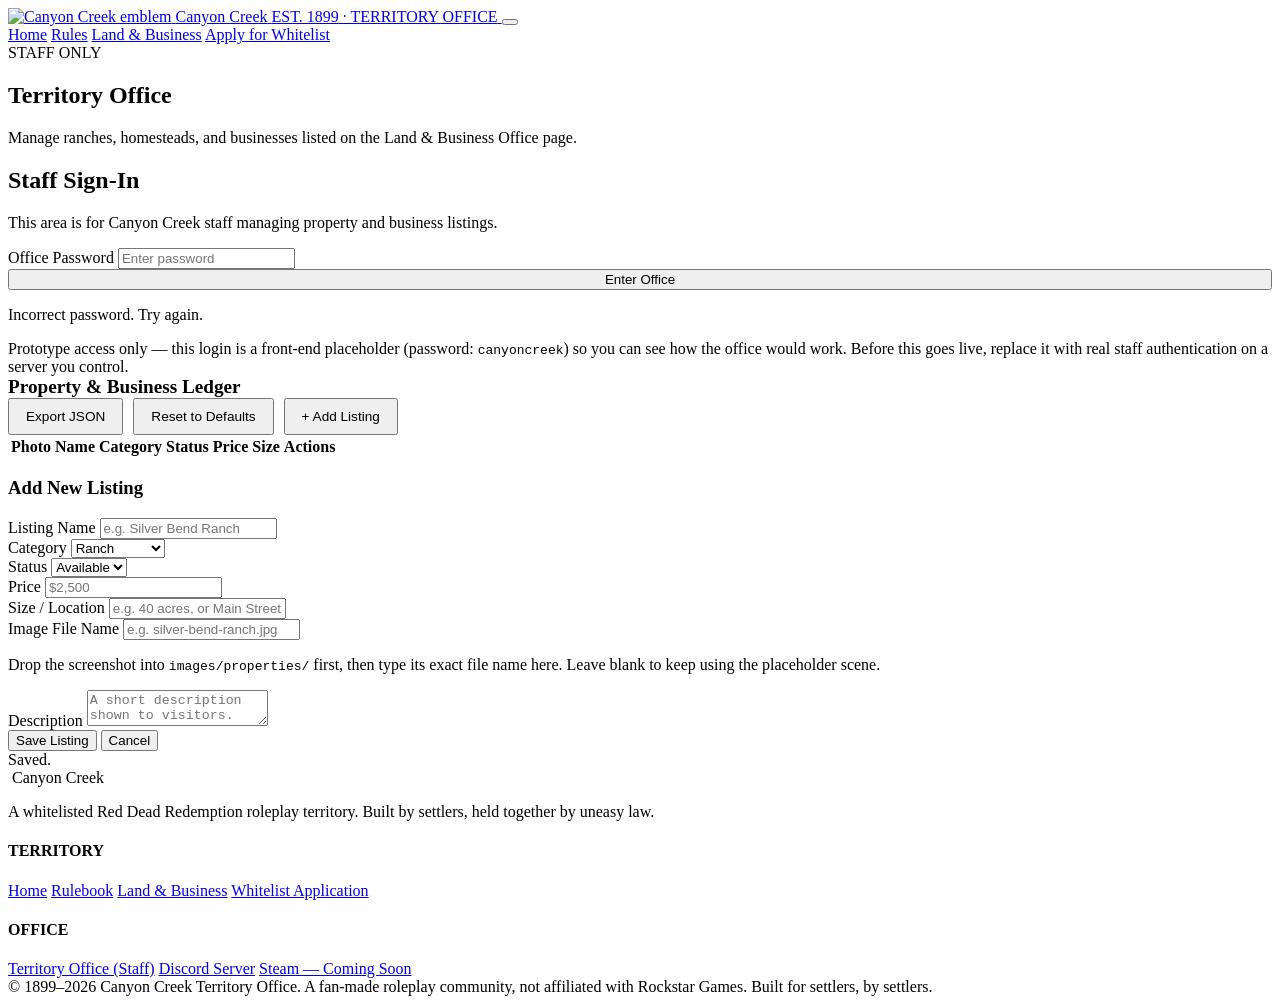
==== commit 0bd1d253: "asd" ====
--- a/admin/index.html
+++ b/admin/index.html
@@ -5,16 +5,16 @@
 <meta name="viewport" content="width=device-width, initial-scale=1.0">
 <title>Territory Office (Staff) — Canyon Creek</title>
 <meta name="robots" content="noindex, nofollow">
-<link rel="icon" href="/assets/canyon-creek-logo.png">
-<link rel="stylesheet" href="/css/admin.css">
+<link rel="icon" href="assets/canyon-creek-logo.png">
+<link rel="stylesheet" href="css/admin.css">
 </head>
 <body>
 <div class="grain-veil"></div>
 
 <header class="site-header">
   <div class="container nav-row">
-    <a href="/" class="brand">
-      <img src="/assets/canyon-creek-logo.png" alt="Canyon Creek emblem">
+    <a href="index.html" class="brand">
+      <img src="assets/canyon-creek-logo.png" alt="Canyon Creek emblem">
       <span class="brand-text">
         <span class="big">Canyon Creek</span>
         <span class="small">EST. 1899 &middot; TERRITORY OFFICE</span>
@@ -22,10 +22,10 @@
     </a>
     <button class="nav-burger" aria-label="Toggle navigation"><span></span><span></span><span></span></button>
     <nav class="nav-links">
-      <a href="/" data-page="/">Home</a>
-      <a href="/rules/" data-page="/rules/">Rules</a>
-      <a href="/properties/" data-page="/properties/">Land &amp; Business</a>
-      <a href="/whitelist/" data-page="/whitelist/" class="nav-cta">Apply for Whitelist</a>
+      <a href="index.html" data-page="index.html">Home</a>
+      <a href="rules.html" data-page="rules.html">Rules</a>
+      <a href="properties.html" data-page="properties.html">Land &amp; Business</a>
+      <a href="whitelist.html" data-page="whitelist.html" class="nav-cta">Apply for Whitelist</a>
     </nav>
   </div>
 </header>
@@ -148,21 +148,21 @@
   <div class="container footer-grid">
     <div>
       <div class="footer-brand">
-        <img src="/assets/canyon-creek-logo.png" alt="">
+        <img src="assets/canyon-creek-logo.png" alt="">
         <span>Canyon Creek</span>
       </div>
       <p>A whitelisted Red Dead Redemption roleplay territory. Built by settlers, held together by uneasy law.</p>
     </div>
     <div class="footer-col">
       <h4>TERRITORY</h4>
-      <a href="/">Home</a>
-      <a href="/rules/">Rulebook</a>
-      <a href="/properties/">Land &amp; Business</a>
-      <a href="/whitelist/">Whitelist Application</a>
+      <a href="index.html">Home</a>
+      <a href="rules.html">Rulebook</a>
+      <a href="properties.html">Land &amp; Business</a>
+      <a href="whitelist.html">Whitelist Application</a>
     </div>
     <div class="footer-col">
       <h4>OFFICE</h4>
-      <a href="/admin/">Territory Office (Staff)</a>
+      <a href="admin.html">Territory Office (Staff)</a>
       <a href="#">Discord Server</a>
       <a href="#">Steam — Coming Soon</a>
     </div>
@@ -173,8 +173,8 @@
   </div>
 </footer>
 
-<script src="/data.js"></script>
-<script src="/script.js"></script>
+<script src="data.js"></script>
+<script src="script.js"></script>
 <script>
 (function(){
   const GATE_PASSWORD = 'canyoncreek'; // prototype only — replace with real auth
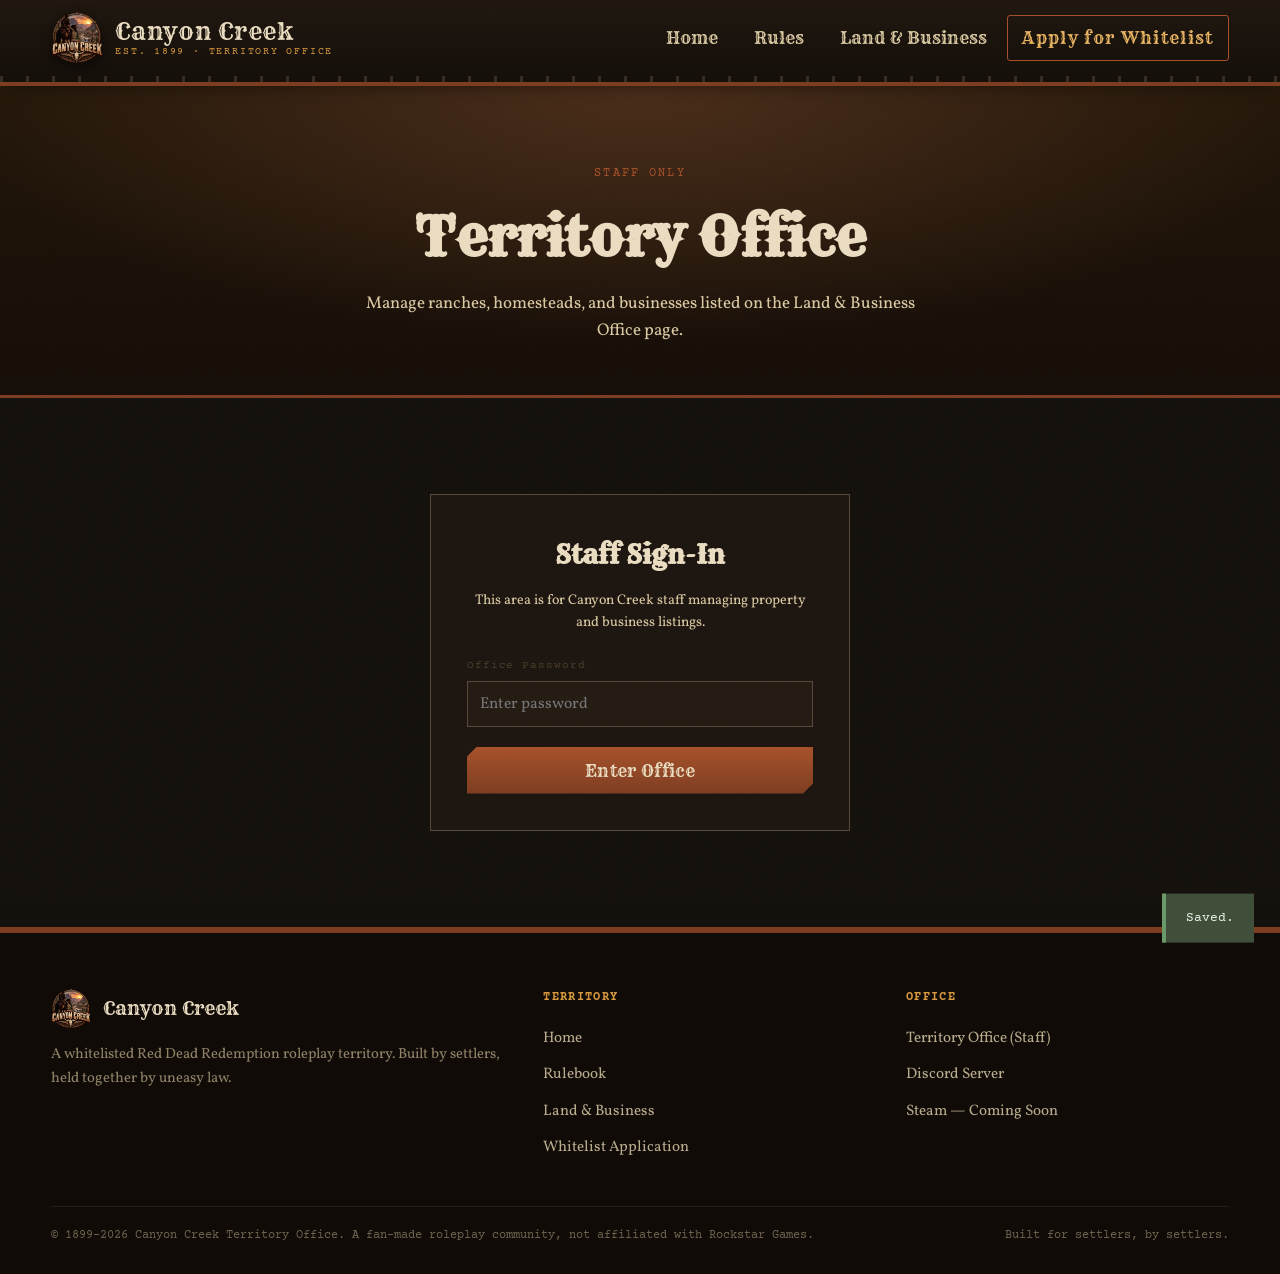
==== commit d2e125ab: "fix" ====
--- a/admin/index.html
+++ b/admin/index.html
@@ -5,16 +5,16 @@
 <meta name="viewport" content="width=device-width, initial-scale=1.0">
 <title>Territory Office (Staff) — Canyon Creek</title>
 <meta name="robots" content="noindex, nofollow">
-<link rel="icon" href="assets/canyon-creek-logo.png">
-<link rel="stylesheet" href="css/admin.css">
+<link rel="icon" href="/assets/canyon-creek-logo.png">
+<link rel="stylesheet" href="/css/admin.css">
 </head>
 <body>
 <div class="grain-veil"></div>
 
 <header class="site-header">
   <div class="container nav-row">
-    <a href="index.html" class="brand">
-      <img src="assets/canyon-creek-logo.png" alt="Canyon Creek emblem">
+    <a href="/" class="brand">
+      <img src="/assets/canyon-creek-logo.png" alt="Canyon Creek emblem">
       <span class="brand-text">
         <span class="big">Canyon Creek</span>
         <span class="small">EST. 1899 &middot; TERRITORY OFFICE</span>
@@ -22,10 +22,10 @@
     </a>
     <button class="nav-burger" aria-label="Toggle navigation"><span></span><span></span><span></span></button>
     <nav class="nav-links">
-      <a href="index.html" data-page="index.html">Home</a>
-      <a href="rules.html" data-page="rules.html">Rules</a>
-      <a href="properties.html" data-page="properties.html">Land &amp; Business</a>
-      <a href="whitelist.html" data-page="whitelist.html" class="nav-cta">Apply for Whitelist</a>
+      <a href="/" data-page="/">Home</a>
+      <a href="/rules/" data-page="/rules/">Rules</a>
+      <a href="/properties/" data-page="/properties/">Land &amp; Business</a>
+      <a href="/whitelist/" data-page="/whitelist/" class="nav-cta">Apply for Whitelist</a>
     </nav>
   </div>
 </header>
@@ -148,21 +148,21 @@
   <div class="container footer-grid">
     <div>
       <div class="footer-brand">
-        <img src="assets/canyon-creek-logo.png" alt="">
+        <img src="/assets/canyon-creek-logo.png" alt="">
         <span>Canyon Creek</span>
       </div>
       <p>A whitelisted Red Dead Redemption roleplay territory. Built by settlers, held together by uneasy law.</p>
     </div>
     <div class="footer-col">
       <h4>TERRITORY</h4>
-      <a href="index.html">Home</a>
-      <a href="rules.html">Rulebook</a>
-      <a href="properties.html">Land &amp; Business</a>
-      <a href="whitelist.html">Whitelist Application</a>
+      <a href="/">Home</a>
+      <a href="/rules/">Rulebook</a>
+      <a href="/properties/">Land &amp; Business</a>
+      <a href="/whitelist/">Whitelist Application</a>
     </div>
     <div class="footer-col">
       <h4>OFFICE</h4>
-      <a href="admin.html">Territory Office (Staff)</a>
+      <a href="/admin/">Territory Office (Staff)</a>
       <a href="#">Discord Server</a>
       <a href="#">Steam — Coming Soon</a>
     </div>
@@ -173,8 +173,8 @@
   </div>
 </footer>
 
-<script src="data.js"></script>
-<script src="script.js"></script>
+<script src="/data.js"></script>
+<script src="/script.js"></script>
 <script>
 (function(){
   const GATE_PASSWORD = 'canyoncreek'; // prototype only — replace with real auth
--- a/css/admin.css
+++ b/css/admin.css
@@ -0,0 +1,1109 @@
+/* ==========================================================================
+   CANYON CREEK — frontier ledger design system
+   ========================================================================== */
+
+@import url('https://fonts.googleapis.com/css2?family=Rye&family=Vollkorn:ital,wght@0,400;0,500;0,600;0,700;1,400&family=Courier+Prime:wght@400;700&display=swap');
+
+:root{
+  /* palette — pulled from the canyon-at-dusk emblem */
+  --void:        #14100c;   /* deep dusk backdrop */
+  --panel:       #1d1610;   /* dark wood panel */
+  --panel-2:     #241b13;   /* lighter wood panel */
+  --paper:       #e9dcc0;   /* aged parchment */
+  --paper-dim:   #d8c8a2;   /* shaded parchment */
+  --paper-line:  #b9a476;   /* rule lines on paper */
+  --ink:         #2a2016;   /* text on paper */
+  --ink-soft:    #4a3c2b;
+  --leather:     #3a2a1c;
+  --rust:        #a6512a;   /* copper / rivet / accent */
+  --rust-dim:    #7c3d21;
+  --gold:        #d99a3f;   /* sunset gold */
+  --gold-bright: #e9b563;
+  --pine:        #3f4f3a;   /* deep pine, used sparingly */
+  --iron:        #58493a;   /* rivet metal */
+  --shadow:      rgba(10,6,2,.55);
+  --paper-shadow: 0 14px 30px -12px rgba(10,6,2,.55);
+
+  --font-display: 'Rye', serif;
+  --font-body: 'Vollkorn', Georgia, serif;
+  --font-stamp: 'Courier Prime', monospace;
+
+  --radius: 3px;
+  --edge: 18px; /* torn/notched deed-panel corner size */
+}
+
+*, *::before, *::after{ box-sizing: border-box; }
+html{ scroll-behavior: smooth; }
+
+body{
+  margin: 0;
+  background: var(--void);
+  color: var(--paper);
+  font-family: var(--font-body);
+  font-size: 17px;
+  line-height: 1.6;
+  -webkit-font-smoothing: antialiased;
+}
+
+@media (prefers-reduced-motion: reduce){
+  *, *::before, *::after{ animation-duration: 0.001ms !important; animation-iteration-count: 1 !important; transition-duration: 0.001ms !important; scroll-behavior: auto !important; }
+}
+
+img{ max-width: 100%; display: block; }
+a{ color: inherit; text-decoration: none; }
+
+::selection{ background: var(--rust); color: var(--paper); }
+
+:focus-visible{
+  outline: 2px solid var(--gold-bright);
+  outline-offset: 3px;
+}
+
+.container{
+  width: min(1180px, 92%);
+  margin-inline: auto;
+}
+
+/* --------------------------------------------------------------------
+   background texture: canyon dusk, always sitting behind the page
+   -------------------------------------------------------------------- */
+.grain-veil{
+  position: fixed;
+  inset: 0;
+  pointer-events: none;
+  z-index: 2;
+  opacity: .05;
+  mix-blend-mode: overlay;
+  background-image: url("data:image/svg+xml,%3Csvg xmlns='http://www.w3.org/2000/svg' width='140' height='140'%3E%3Cfilter id='n'%3E%3CfeTurbulence type='fractalNoise' baseFrequency='0.9' numOctaves='2' stitchTiles='stitch'/%3E%3C/filter%3E%3Crect width='100%25' height='100%25' filter='url(%23n)'/%3E%3C/svg%3E");
+}
+
+/* ==========================================================================
+   HEADER / SIGNPOST NAV
+   ========================================================================== */
+.site-header{
+  position: sticky;
+  top: 0;
+  z-index: 50;
+  background: linear-gradient(180deg, #201810, #150f0a);
+  border-bottom: 4px solid var(--rust-dim);
+  box-shadow: 0 8px 20px -12px rgba(0,0,0,.7);
+}
+.site-header::after{
+  content:"";
+  display:block;
+  height: 6px;
+  background: repeating-linear-gradient(90deg, var(--iron) 0 3px, transparent 3px 26px);
+  opacity:.5;
+}
+.nav-row{
+  display:flex;
+  align-items:center;
+  justify-content: space-between;
+  padding: 12px 0;
+  gap: 20px;
+}
+.brand{
+  display:flex;
+  align-items:center;
+  gap: 12px;
+}
+.brand img{
+  width: 52px;
+  height: 52px;
+  object-fit: contain;
+  filter: drop-shadow(0 3px 6px rgba(0,0,0,.6));
+}
+.brand-text{
+  display:flex;
+  flex-direction: column;
+  line-height: 1;
+}
+.brand-text .big{
+  font-family: var(--font-display);
+  font-size: 1.5rem;
+  color: var(--paper);
+  letter-spacing: .03em;
+}
+.brand-text .small{
+  font-family: var(--font-stamp);
+  font-size: .62rem;
+  color: var(--gold);
+  letter-spacing: .18em;
+  margin-top: 4px;
+}
+.nav-links{
+  display:flex;
+  align-items:center;
+  gap: 4px;
+}
+.nav-links a{
+  font-family: var(--font-display);
+  font-size: 1.05rem;
+  color: var(--paper-dim);
+  padding: 8px 16px;
+  border-radius: var(--radius);
+  transition: color .2s ease, background .2s ease;
+  position: relative;
+}
+.nav-links a:hover{ color: var(--gold-bright); }
+.nav-links a.active{ color: var(--gold-bright); }
+.nav-links a.active::after{
+  content:"";
+  position:absolute;
+  left: 16px; right: 16px; bottom: 2px;
+  height: 2px;
+  background: var(--rust);
+}
+.nav-cta{
+  font-family: var(--font-stamp);
+  font-size: .72rem;
+  letter-spacing: .08em;
+  border: 1px solid var(--rust);
+  color: var(--gold-bright) !important;
+  padding: 9px 14px !important;
+}
+.nav-cta:hover{ background: var(--rust); color: var(--paper) !important; }
+
+.nav-burger{
+  display:none;
+  flex-direction: column;
+  gap: 5px;
+  background:none;
+  border:none;
+  cursor:pointer;
+  padding: 6px;
+}
+.nav-burger span{ width: 26px; height: 2px; background: var(--paper); display:block; }
+
+@media (max-width: 860px){
+  .nav-burger{ display:flex; }
+  .nav-links{
+    position: absolute;
+    top: 100%; left:0; right:0;
+    background: var(--panel);
+    flex-direction: column;
+    align-items: stretch;
+    padding: 8px 5%;
+    border-bottom: 4px solid var(--rust-dim);
+    display: none;
+  }
+  .nav-links.open{ display:flex; }
+  .nav-links a{ padding: 12px 8px; border-bottom: 1px solid rgba(255,255,255,.06); }
+  .nav-cta{ margin-top:8px; text-align:center; }
+}
+
+/* ==========================================================================
+   BUTTONS — branded leather tags, notched corners (no rounded SaaS pills)
+   ========================================================================== */
+.btn{
+  display:inline-flex;
+  align-items:center;
+  gap:8px;
+  font-family: var(--font-display);
+  font-size: 1.05rem;
+  letter-spacing: .02em;
+  padding: 13px 26px;
+  border: none;
+  cursor: pointer;
+  clip-path: polygon(10px 0, 100% 0, 100% calc(100% - 10px), calc(100% - 10px) 100%, 0 100%, 0 10px);
+  transition: transform .15s ease, box-shadow .15s ease, background .2s ease;
+}
+.btn-primary{
+  background: linear-gradient(180deg, var(--rust) 0%, var(--rust-dim) 100%);
+  color: var(--paper);
+  box-shadow: 0 6px 0 0 #4a2312, 0 10px 18px -8px rgba(0,0,0,.6);
+}
+.btn-primary:hover{ transform: translateY(-2px); }
+.btn-primary:active{ transform: translateY(1px); box-shadow: 0 3px 0 0 #4a2312; }
+
+.btn-ghost{
+  background: transparent;
+  color: var(--paper);
+  border: 1px solid var(--paper-line);
+}
+.btn-ghost:hover{ border-color: var(--gold-bright); color: var(--gold-bright); }
+
+.btn-disabled{
+  background: #33291c;
+  color: #8a7a5f;
+  cursor: not-allowed;
+  box-shadow: none;
+  border: 1px dashed #5a4c36;
+}
+.btn[disabled]{ pointer-events: none; }
+
+/* ==========================================================================
+   HERO
+   ========================================================================== */
+.hero{
+  position: relative;
+  min-height: 92vh;
+  display:flex;
+  align-items:center;
+  overflow: hidden;
+  background:
+    radial-gradient(120% 70% at 50% 8%, #6b3a22 0%, transparent 55%),
+    linear-gradient(180deg, #3a2418 0%, #211308 34%, #150d09 68%, #0d0906 100%);
+}
+.hero-sun{
+  position:absolute;
+  left:50%; top: 16%;
+  width: 220px; height: 220px;
+  transform: translateX(-50%);
+  border-radius: 50%;
+  background: radial-gradient(circle, #ffdf9b 0%, #f0a94c 42%, rgba(240,169,76,0) 72%);
+  filter: blur(1px);
+  opacity: .9;
+}
+.hero-ridges{
+  position:absolute;
+  left:0; right:0; bottom:0;
+  width:100%;
+  z-index: 1;
+}
+.hero-ridges svg{ width:100%; height:auto; display:block; }
+
+.hero-dust{ position:absolute; inset:0; z-index:2; pointer-events:none; }
+.hero-dust span{
+  position:absolute;
+  bottom: -10px;
+  width: 3px; height: 3px;
+  background: var(--gold-bright);
+  border-radius: 50%;
+  opacity: 0;
+  animation: drift 12s linear infinite;
+}
+@keyframes drift{
+  0%{ transform: translateY(0) translateX(0); opacity:0; }
+  10%{ opacity:.55; }
+  90%{ opacity:.35; }
+  100%{ transform: translateY(-95vh) translateX(30px); opacity:0; }
+}
+
+.hero-inner{
+  position: relative;
+  z-index: 3;
+  width: min(880px, 92%);
+  margin-inline: auto;
+  text-align: center;
+}
+.hero-emblem{
+  width: 168px;
+  margin: 0 auto 18px;
+  filter: drop-shadow(0 10px 22px rgba(0,0,0,.7));
+}
+.hero-inner h1{
+  font-family: var(--font-display);
+  font-size: clamp(2.6rem, 7vw, 5rem);
+  color: var(--paper);
+  margin: 0 0 6px;
+  text-shadow: 0 4px 0 rgba(0,0,0,.4);
+  letter-spacing: .01em;
+}
+.hero-tagline{
+  font-family: var(--font-body);
+  font-style: italic;
+  font-size: 1.15rem;
+  color: var(--paper-dim);
+  max-width: 46ch;
+  margin: 0 auto 30px;
+}
+.hero-actions{
+  display:flex;
+  gap: 16px;
+  justify-content: center;
+  flex-wrap: wrap;
+}
+
+/* ledger stat strip beneath hero */
+.ledger-strip{
+  background: var(--panel);
+  border-top: 3px solid var(--rust-dim);
+  border-bottom: 3px solid var(--rust-dim);
+}
+.ledger-strip .container{
+  display:grid;
+  grid-template-columns: repeat(4, 1fr);
+}
+.ledger-item{
+  text-align:center;
+  padding: 22px 10px;
+  border-left: 1px solid rgba(255,255,255,.08);
+}
+.ledger-item:first-child{ border-left:none; }
+.ledger-item .num{
+  font-family: var(--font-stamp);
+  font-weight:700;
+  font-size: 1.5rem;
+  color: var(--gold-bright);
+  display:block;
+}
+.ledger-item .label{
+  font-family: var(--font-stamp);
+  font-size: .68rem;
+  letter-spacing: .1em;
+  color: var(--paper-dim);
+}
+@media (max-width: 700px){
+  .ledger-strip .container{ grid-template-columns: repeat(2,1fr); }
+  .ledger-item:nth-child(3){ border-left:none; }
+}
+
+/* ==========================================================================
+   SECTION SCAFFOLDING
+   ========================================================================== */
+section{ position: relative; }
+.section{ padding: 96px 0; }
+.section-tight{ padding: 64px 0; }
+.section-head{
+  max-width: 62ch;
+  margin-bottom: 46px;
+}
+.section-head .kicker{
+  font-family: var(--font-stamp);
+  font-size: .74rem;
+  letter-spacing: .16em;
+  color: var(--rust);
+  display:inline-block;
+  margin-bottom: 10px;
+}
+.section-head h2{
+  font-family: var(--font-display);
+  font-size: clamp(1.9rem, 3.6vw, 2.6rem);
+  color: var(--paper);
+  margin: 0 0 12px;
+}
+.section-head p{ color: var(--paper-dim); margin:0; }
+
+.on-paper{
+  background: var(--paper);
+  color: var(--ink);
+}
+.on-paper .section-head h2{ color: var(--ink); }
+.on-paper .section-head p{ color: var(--ink-soft); }
+
+/* ==========================================================================
+   DEED PANELS — route cards with notched paper edges + corner rivets
+   ========================================================================== */
+.deed-grid{
+  display:grid;
+  grid-template-columns: repeat(3, 1fr);
+  gap: 26px;
+}
+@media (max-width: 900px){ .deed-grid{ grid-template-columns: 1fr; } }
+
+.deed{
+  position: relative;
+  background: linear-gradient(180deg, #f2e6c8, #e3d3a8);
+  color: var(--ink);
+  padding: 32px 28px 30px;
+  clip-path: polygon(0 0, calc(100% - var(--edge)) 0, 100% var(--edge), 100% 100%, var(--edge) 100%, 0 calc(100% - var(--edge)));
+  box-shadow: var(--paper-shadow);
+  transition: transform .2s ease;
+}
+.deed:hover{ transform: translateY(-6px); }
+.deed .rivet{
+  position:absolute;
+  width:9px; height:9px;
+  border-radius:50%;
+  background: radial-gradient(circle at 35% 30%, #cfc4a4, var(--iron) 70%);
+  box-shadow: 0 1px 2px rgba(0,0,0,.5);
+}
+.deed .rivet.tl{ top:12px; left:12px; }
+.deed .rivet.bl{ bottom:12px; left:12px; }
+.deed .icon{
+  font-family: var(--font-display);
+  font-size: 2rem;
+  color: var(--rust-dim);
+  margin-bottom: 10px;
+}
+.deed h3{
+  font-family: var(--font-display);
+  font-size: 1.5rem;
+  margin: 0 0 10px;
+  color: var(--leather);
+}
+.deed p{ margin: 0 0 20px; color: var(--ink-soft); font-size: .97rem; }
+.deed .deed-link{
+  font-family: var(--font-stamp);
+  font-size: .78rem;
+  letter-spacing: .07em;
+  color: var(--rust-dim);
+  border-bottom: 1px solid var(--rust-dim);
+  padding-bottom: 2px;
+}
+
+/* ==========================================================================
+   ABOUT SPLIT
+   ========================================================================== */
+.about-split{
+  display:grid;
+  grid-template-columns: 1.05fr .95fr;
+  gap: 64px;
+  align-items:center;
+}
+@media (max-width: 880px){ .about-split{ grid-template-columns: 1fr; } }
+.about-split h2{
+  font-family: var(--font-display);
+  font-size: clamp(1.9rem, 3.4vw, 2.5rem);
+  margin: 0 0 18px;
+}
+.about-split p{ color: var(--paper-dim); margin: 0 0 16px; }
+.about-split .signoff{
+  font-family: var(--font-body);
+  font-style: italic;
+  color: var(--gold-bright);
+  margin-top: 22px;
+}
+.frame-block{
+  border: 2px solid var(--rust-dim);
+  padding: 30px;
+  background: linear-gradient(160deg, #241a10, #1a130c);
+  position: relative;
+}
+.frame-block::before, .frame-block::after{
+  content:"";
+  position:absolute;
+  width:14px; height:14px;
+  border: 2px solid var(--gold);
+}
+.frame-block::before{ top:-2px; left:-2px; border-right:none; border-bottom:none; }
+.frame-block::after{ bottom:-2px; right:-2px; border-left:none; border-top:none; }
+.frame-block .stat-line{
+  display:flex;
+  justify-content: space-between;
+  padding: 12px 0;
+  border-bottom: 1px dashed rgba(255,255,255,.15);
+  font-family: var(--font-stamp);
+  font-size: .84rem;
+}
+.frame-block .stat-line:last-child{ border-bottom:none; }
+.frame-block .stat-line span:last-child{ color: var(--gold-bright); }
+
+/* ==========================================================================
+   DOSSIER / COMING SOON — locked character-sheet ledger
+   ========================================================================== */
+.dossier{
+  position: relative;
+  background: linear-gradient(180deg, #251c13, #171008);
+  border: 1px solid var(--iron);
+  padding: 40px;
+  overflow: hidden;
+}
+.dossier-stamp{
+  position:absolute;
+  top: 26px; right: 34px;
+  border: 3px solid var(--rust);
+  color: var(--rust);
+  font-family: var(--font-stamp);
+  font-weight:700;
+  font-size: .8rem;
+  letter-spacing: .12em;
+  padding: 8px 14px;
+  transform: rotate(9deg);
+  opacity: .85;
+}
+.dossier-grid{
+  display:grid;
+  grid-template-columns: repeat(4, 1fr);
+  gap: 18px;
+  margin-top: 24px;
+}
+@media (max-width: 880px){ .dossier-grid{ grid-template-columns: repeat(2,1fr); } }
+.dossier-field{
+  border: 1px solid rgba(255,255,255,.12);
+  padding: 18px 16px;
+  background: rgba(0,0,0,.18);
+}
+.dossier-field .flabel{
+  font-family: var(--font-stamp);
+  font-size: .66rem;
+  letter-spacing: .12em;
+  color: var(--gold);
+  margin-bottom: 8px;
+  display:block;
+}
+.dossier-field .fval{
+  font-family: var(--font-display);
+  font-size: 1.15rem;
+  color: var(--paper-dim);
+  filter: blur(3px);
+  user-select:none;
+}
+.dossier-note{
+  margin-top: 24px;
+  font-size: .92rem;
+  color: var(--paper-dim);
+  max-width: 60ch;
+}
+
+/* ==========================================================================
+   FOOTER
+   ========================================================================== */
+.site-footer{
+  background: #100b07;
+  border-top: 6px solid var(--rust-dim);
+  padding: 56px 0 28px;
+}
+.footer-grid{
+  display:grid;
+  grid-template-columns: 1.4fr 1fr 1fr;
+  gap: 40px;
+}
+@media (max-width: 760px){ .footer-grid{ grid-template-columns: 1fr; gap: 30px; } }
+.footer-brand{ display:flex; gap:12px; align-items:center; margin-bottom: 14px; }
+.footer-brand img{ width:40px; }
+.footer-brand span{ font-family: var(--font-display); font-size: 1.2rem; }
+.footer-grid p{ color: #8f8267; font-size: .92rem; }
+.footer-col h4{
+  font-family: var(--font-stamp);
+  font-size: .72rem;
+  letter-spacing: .12em;
+  color: var(--gold);
+  margin: 0 0 14px;
+}
+.footer-col a{
+  display:block;
+  color: #b9ac8e;
+  padding: 6px 0;
+  font-size: .95rem;
+  transition: color .15s;
+}
+.footer-col a:hover{ color: var(--gold-bright); }
+.footer-social{ display:flex; gap:12px; margin-top: 6px; }
+.footer-social a{
+  width:36px; height:36px;
+  display:flex; align-items:center; justify-content:center;
+  border: 1px solid var(--iron);
+  color: var(--paper-dim);
+}
+.footer-social a:hover{ border-color: var(--gold); color: var(--gold-bright); }
+.footer-bottom{
+  margin-top: 40px;
+  padding-top: 20px;
+  border-top: 1px solid rgba(255,255,255,.08);
+  display:flex;
+  justify-content: space-between;
+  flex-wrap: wrap;
+  gap: 10px;
+  font-family: var(--font-stamp);
+  font-size: .74rem;
+  color: #6f6450;
+}
+
+/* ==========================================================================
+   PAGE HEADER (interior pages)
+   ========================================================================== */
+.page-banner{
+  padding: 72px 0 50px;
+  text-align:center;
+  background:
+    radial-gradient(90% 140% at 50% 0%, #4a2d1a 0%, transparent 60%),
+    linear-gradient(180deg, #221609, #150d07);
+  border-bottom: 3px solid var(--rust-dim);
+}
+.page-banner .kicker{
+  font-family: var(--font-stamp);
+  font-size: .75rem;
+  letter-spacing: .18em;
+  color: var(--rust);
+}
+.page-banner h1{
+  font-family: var(--font-display);
+  font-size: clamp(2.2rem, 5vw, 3.4rem);
+  margin: 8px 0 10px;
+}
+.page-banner p{ color: var(--paper-dim); max-width: 56ch; margin: 0 auto; }
+
+/* ==========================================================================
+   RULES PAGE
+   ========================================================================== */
+.rules-layout{
+  display:grid;
+  grid-template-columns: 260px 1fr;
+  gap: 50px;
+  align-items:start;
+}
+@media (max-width: 880px){ .rules-layout{ grid-template-columns: 1fr; } }
+
+.rules-toc{
+  position: sticky;
+  top: 96px;
+  background: var(--panel);
+  border: 1px solid var(--iron);
+  padding: 22px;
+}
+.rules-toc h4{
+  font-family: var(--font-stamp);
+  font-size: .68rem;
+  letter-spacing: .12em;
+  color: var(--gold);
+  margin: 0 0 14px;
+}
+.rules-toc a{
+  display:block;
+  padding: 8px 0;
+  font-size: .92rem;
+  color: var(--paper-dim);
+  border-bottom: 1px dashed rgba(255,255,255,.1);
+}
+.rules-toc a:hover{ color: var(--gold-bright); }
+.rules-toc a:last-child{ border-bottom:none; }
+
+.rule-article{
+  background: var(--paper);
+  color: var(--ink);
+  padding: 34px 36px;
+  margin-bottom: 26px;
+  box-shadow: var(--paper-shadow);
+  scroll-margin-top: 100px;
+}
+.rule-article .art-num{
+  font-family: var(--font-stamp);
+  font-size: .75rem;
+  letter-spacing: .12em;
+  color: var(--rust-dim);
+}
+.rule-article h3{
+  font-family: var(--font-display);
+  font-size: 1.55rem;
+  margin: 6px 0 16px;
+  color: var(--leather);
+}
+.rule-article ol, .rule-article ul{
+  margin: 0;
+  padding-left: 22px;
+}
+.rule-article li{
+  margin-bottom: 10px;
+  color: var(--ink-soft);
+}
+.rule-article li strong{ color: var(--ink); }
+
+.rules-notice{
+  border-left: 4px solid var(--rust);
+  background: rgba(166,81,42,.08);
+  padding: 14px 18px;
+  margin-top: 40px;
+  font-size: .92rem;
+  color: var(--paper-dim);
+}
+
+/* ==========================================================================
+   WHITELIST PAGE
+   ========================================================================== */
+.steps-rail{
+  display:grid;
+  grid-template-columns: repeat(5, 1fr);
+  gap: 18px;
+  counter-reset: step;
+}
+@media (max-width: 900px){ .steps-rail{ grid-template-columns: repeat(2,1fr); } }
+@media (max-width: 560px){ .steps-rail{ grid-template-columns: 1fr; } }
+.step{
+  border: 1px solid var(--iron);
+  background: var(--panel);
+  padding: 22px 18px;
+  position: relative;
+}
+.step .step-num{
+  font-family: var(--font-display);
+  font-size: 1.8rem;
+  color: var(--rust);
+  display:block;
+  margin-bottom: 8px;
+}
+.step h4{ margin: 0 0 8px; font-family: var(--font-display); font-size: 1.05rem; color: var(--paper); }
+.step p{ margin:0; font-size: .86rem; color: var(--paper-dim); }
+.step.locked{ opacity:.6; border-style: dashed; }
+.step .tag{
+  display:inline-block;
+  margin-top:10px;
+  font-family: var(--font-stamp);
+  font-size: .62rem;
+  letter-spacing:.1em;
+  color: var(--gold);
+  border: 1px solid var(--gold);
+  padding: 3px 8px;
+}
+
+.apply-wrap{
+  display:grid;
+  grid-template-columns: 1fr 1fr;
+  gap: 50px;
+  align-items:start;
+}
+@media (max-width: 900px){ .apply-wrap{ grid-template-columns: 1fr; } }
+
+.paper-form{
+  background: var(--paper);
+  color: var(--ink);
+  padding: 36px;
+  box-shadow: var(--paper-shadow);
+}
+.paper-form h3{ font-family: var(--font-display); font-size: 1.5rem; margin: 0 0 6px; color: var(--leather); }
+.paper-form > p{ color: var(--ink-soft); margin: 0 0 24px; font-size: .93rem; }
+
+.field{ margin-bottom: 20px; }
+.field label{
+  display:block;
+  font-family: var(--font-stamp);
+  font-size: .7rem;
+  letter-spacing: .08em;
+  color: var(--ink-soft);
+  margin-bottom: 6px;
+}
+.field input, .field select, .field textarea{
+  width:100%;
+  padding: 11px 12px;
+  font-family: var(--font-body);
+  font-size: .98rem;
+  background: #fdf9ef;
+  border: 1px solid var(--paper-line);
+  color: var(--ink);
+}
+.field textarea{ min-height: 110px; resize: vertical; }
+.field-hint{
+  margin: 6px 0 0;
+  font-family: var(--font-stamp);
+  font-size: .7rem;
+  color: var(--ink-soft);
+  letter-spacing: .02em;
+}
+.admin-form-panel .field-hint{ color: var(--paper-dim); }
+.admin-form-panel .field-hint code{ color: var(--gold-bright); }
+.field input:focus, .field textarea:focus, .field select:focus{ border-color: var(--rust); }
+.field-row{ display:grid; grid-template-columns: 1fr 1fr; gap: 16px; }
+@media (max-width: 520px){ .field-row{ grid-template-columns: 1fr; } }
+
+.check-field{ display:flex; align-items:flex-start; gap:10px; }
+.check-field input{ width:auto; margin-top:4px; }
+.check-field label{ font-family: var(--font-body); font-size: .88rem; color: var(--ink-soft); text-transform:none; letter-spacing:0; }
+
+.form-msg{
+  display:none;
+  margin-top: 18px;
+  padding: 16px 18px;
+  border: 2px solid var(--pine);
+  color: var(--pine);
+  font-family: var(--font-stamp);
+  font-size: .85rem;
+}
+.form-msg.show{ display:block; }
+
+.steam-box{
+  border: 1px dashed var(--iron);
+  padding: 22px;
+  margin-top: 24px;
+  display:flex;
+  align-items:center;
+  gap: 16px;
+}
+.steam-box svg{ flex-shrink:0; color: var(--paper-dim); }
+.steam-box .t{ font-family: var(--font-display); font-size: 1rem; color: var(--paper); margin-bottom:3px; }
+.steam-box .d{ font-size: .84rem; color: var(--paper-dim); margin:0; }
+
+/* ==========================================================================
+   PROPERTIES / REAL-ESTATE PAGE
+   ========================================================================== */
+.filter-bar{
+  display:flex;
+  flex-wrap:wrap;
+  gap: 10px;
+  margin-bottom: 34px;
+}
+.filter-btn{
+  font-family: var(--font-stamp);
+  font-size: .72rem;
+  letter-spacing: .08em;
+  padding: 10px 16px;
+  background: var(--panel);
+  border: 1px solid var(--iron);
+  color: var(--paper-dim);
+  cursor:pointer;
+}
+.filter-btn:hover{ color: var(--gold-bright); }
+.filter-btn.active{ background: var(--rust); border-color: var(--rust); color: var(--paper); }
+
+.property-grid{
+  display:grid;
+  grid-template-columns: repeat(3, 1fr);
+  gap: 26px;
+}
+@media (max-width: 980px){ .property-grid{ grid-template-columns: repeat(2,1fr); } }
+@media (max-width: 640px){ .property-grid{ grid-template-columns: 1fr; } }
+
+.property-card{
+  background: var(--panel);
+  border: 1px solid var(--iron);
+  overflow:hidden;
+  display:flex;
+  flex-direction:column;
+}
+.property-scene{
+  height: 150px;
+  position: relative;
+  overflow:hidden;
+}
+.property-scene::after{
+  content:"";
+  position:absolute; inset:0;
+  background: linear-gradient(180deg, rgba(0,0,0,0) 40%, rgba(0,0,0,.55));
+}
+.scene-ranch{ background: linear-gradient(180deg,#5a7247,#33452c 55%,#22301d); }
+.scene-farm{ background: linear-gradient(180deg,#8d7c3f,#584c24 55%,#332c17); }
+.scene-home{ background: linear-gradient(180deg,#6a4a2f,#3c2a1b 55%,#241a10); }
+.scene-business{ background: linear-gradient(180deg,#7a5231,#4a3018 55%,#2b1c0e); }
+.scene-land{ background: linear-gradient(180deg,#9c8563,#5f4c35 55%,#382c1f); }
+
+.property-scene img{
+  width:100%;
+  height:100%;
+  object-fit: cover;
+  display:block;
+  position: relative;
+  z-index: 0;
+}
+.property-status{
+  position:absolute; top:10px; left:10px; z-index:2;
+  font-family: var(--font-stamp);
+  font-size: .62rem;
+  letter-spacing: .1em;
+  padding: 5px 9px;
+  background: rgba(20,16,12,.85);
+  border: 1px solid var(--gold);
+  color: var(--gold-bright);
+  text-transform: uppercase;
+}
+.property-status.sold{ border-color:#8a5a5a; color:#d69a9a; }
+.property-status.leased{ border-color:#7a9a7a; color:#b6d6b6; }
+.property-body{ padding: 20px; flex:1; display:flex; flex-direction:column; }
+.property-body .ptype{
+  font-family: var(--font-stamp);
+  font-size: .64rem;
+  letter-spacing: .12em;
+  color: var(--rust);
+  margin-bottom: 6px;
+}
+.property-body h3{
+  font-family: var(--font-display);
+  font-size: 1.28rem;
+  margin: 0 0 8px;
+  color: var(--paper);
+}
+.property-body p.desc{ color: var(--paper-dim); font-size: .88rem; margin: 0 0 16px; flex:1; }
+.property-meta{
+  display:flex;
+  justify-content: space-between;
+  align-items:center;
+  border-top: 1px dashed rgba(255,255,255,.14);
+  padding-top: 14px;
+}
+.property-meta .price{
+  font-family: var(--font-stamp);
+  font-weight:700;
+  color: var(--gold-bright);
+}
+.property-meta .size{ font-size: .8rem; color: var(--paper-dim); }
+
+.empty-note{
+  text-align:center;
+  padding: 50px 20px;
+  color: var(--paper-dim);
+  font-family: var(--font-stamp);
+  font-size: .85rem;
+  display:none;
+}
+
+/* modal */
+.deed-modal{
+  position: fixed;
+  inset:0;
+  background: rgba(8,5,3,.78);
+  display:none;
+  align-items:center;
+  justify-content:center;
+  z-index: 200;
+  padding: 24px;
+}
+.deed-modal.open{ display:flex; }
+.deed-modal-inner{
+  background: var(--paper);
+  color: var(--ink);
+  max-width: 480px;
+  width:100%;
+  padding: 34px;
+  position:relative;
+  box-shadow: 0 30px 60px -20px rgba(0,0,0,.7);
+}
+.deed-modal-close{
+  position:absolute; top:14px; right:16px;
+  background:none; border:none; font-size:1.4rem; cursor:pointer; color: var(--ink-soft);
+  font-family: var(--font-body);
+}
+.deed-modal-photo{
+  display:none;
+  margin: -34px -34px 22px;
+  height: 220px;
+  overflow:hidden;
+  background: var(--panel);
+}
+.deed-modal-photo img{ width:100%; height:100%; object-fit:cover; display:block; }
+.deed-modal-inner .ptype{ font-family: var(--font-stamp); font-size:.66rem; letter-spacing:.12em; color: var(--rust-dim); }
+.deed-modal-inner h3{ font-family: var(--font-display); font-size:1.7rem; margin: 6px 0 14px; color: var(--leather); }
+.deed-modal-inner p{ color: var(--ink-soft); font-size:.95rem; }
+.deed-modal-inner .dm-meta{
+  display:grid; grid-template-columns: 1fr 1fr; gap: 14px;
+  margin-top: 18px; padding-top:18px; border-top: 1px dashed var(--paper-line);
+}
+.deed-modal-inner .dm-meta div{ font-family: var(--font-stamp); font-size:.72rem; color: var(--ink-soft); }
+.deed-modal-inner .dm-meta b{ display:block; font-family: var(--font-body); font-size: 1rem; color: var(--ink); margin-top: 3px; }
+
+/* ==========================================================================
+   ADMIN PAGE
+   ========================================================================== */
+.admin-gate{
+  max-width: 420px;
+  margin: 0 auto;
+  background: var(--panel);
+  border: 1px solid var(--iron);
+  padding: 36px;
+  text-align:center;
+}
+.admin-gate h2{ font-family: var(--font-display); font-size:1.6rem; margin: 4px 0 10px; }
+.admin-gate p{ color: var(--paper-dim); font-size: .88rem; margin-bottom: 22px; }
+.admin-gate .field{ text-align:left; }
+.admin-gate .field input{
+  background: #241b13; border: 1px solid var(--iron); color: var(--paper);
+}
+.gate-error{ color:#d69a9a; font-size:.82rem; margin-top:10px; display:none; font-family: var(--font-stamp); }
+.gate-error.show{ display:block; }
+
+.admin-note{
+  border-left: 4px solid var(--gold);
+  background: rgba(217,154,63,.08);
+  padding: 12px 16px;
+  font-size: .82rem;
+  color: var(--paper-dim);
+  margin-bottom: 30px;
+}
+
+.admin-toolbar{
+  display:flex;
+  justify-content: space-between;
+  align-items:center;
+  flex-wrap: wrap;
+  gap: 14px;
+  margin-bottom: 26px;
+}
+.admin-toolbar .btn{ font-size: .92rem; padding: 10px 18px; }
+
+.admin-table-wrap{
+  overflow-x:auto;
+  border: 1px solid var(--iron);
+}
+table.admin-table{
+  width:100%;
+  border-collapse: collapse;
+  background: var(--panel);
+  min-width: 760px;
+}
+table.admin-table th{
+  text-align:left;
+  font-family: var(--font-stamp);
+  font-size: .68rem;
+  letter-spacing: .1em;
+  color: var(--gold);
+  padding: 14px 16px;
+  border-bottom: 2px solid var(--iron);
+}
+table.admin-table td{
+  padding: 14px 16px;
+  border-bottom: 1px solid rgba(255,255,255,.08);
+  font-size: .9rem;
+  color: var(--paper-dim);
+  vertical-align: middle;
+}
+table.admin-table tr:last-child td{ border-bottom:none; }
+.admin-actions{ display:flex; gap:8px; }
+.thumb{
+  width: 52px;
+  height: 36px;
+  object-fit: cover;
+  display:block;
+  border: 1px solid var(--iron);
+}
+.thumb-empty{
+  display:inline-block;
+  width: 52px;
+  height: 36px;
+  line-height: 36px;
+  text-align:center;
+  font-family: var(--font-stamp);
+  font-size: .6rem;
+  letter-spacing: .05em;
+  color: #6f6450;
+  border: 1px dashed var(--iron);
+}
+.mini-btn{
+  font-family: var(--font-stamp);
+  font-size: .68rem;
+  letter-spacing:.06em;
+  padding: 6px 10px;
+  background: transparent;
+  border: 1px solid var(--iron);
+  color: var(--paper-dim);
+  cursor:pointer;
+}
+.mini-btn:hover{ border-color: var(--gold); color: var(--gold-bright); }
+.mini-btn.danger:hover{ border-color:#c06a6a; color:#e6a3a3; }
+
+.badge{
+  display:inline-block;
+  font-family: var(--font-stamp);
+  font-size: .64rem;
+  letter-spacing: .06em;
+  padding: 3px 8px;
+  border: 1px solid var(--iron);
+  text-transform: uppercase;
+}
+.badge.available{ color:#bfe0bf; border-color:#4a6a4a; }
+.badge.sold{ color:#e0bfbf; border-color:#6a4a4a; }
+.badge.leased{ color:#e0d3bf; border-color:#6a5a4a; }
+
+.admin-form-panel{
+  background: var(--panel);
+  border: 1px solid var(--iron);
+  padding: 28px;
+  margin-top: 30px;
+  display:none;
+}
+.admin-form-panel.open{ display:block; }
+.admin-form-panel h3{ font-family: var(--font-display); margin: 0 0 20px; font-size:1.3rem; }
+.admin-form-panel .field label{ color: var(--gold); }
+.admin-form-panel .field input, .admin-form-panel .field select, .admin-form-panel .field textarea{
+  background:#241b13; border:1px solid var(--iron); color: var(--paper);
+}
+.admin-form-panel .field-row{ display:grid; grid-template-columns: 1fr 1fr 1fr; gap:16px; }
+@media (max-width: 700px){ .admin-form-panel .field-row{ grid-template-columns: 1fr; } }
+.admin-form-actions{ display:flex; gap:12px; margin-top: 10px; }
+
+.toast{
+  position: fixed;
+  bottom: 26px; right: 26px;
+  background: var(--pine);
+  color: #eaf3ea;
+  padding: 14px 20px;
+  font-family: var(--font-stamp);
+  font-size: .82rem;
+  transform: translateY(140%);
+  transition: transform .3s ease;
+  z-index: 300;
+  border-left: 4px solid #6a9a6a;
+}
+.toast.show{ transform: translateY(0); }
+
+/* utility */
+.text-center{ text-align:center; }
+.mt-40{ margin-top:40px; }
+.hidden{ display:none !important; }
